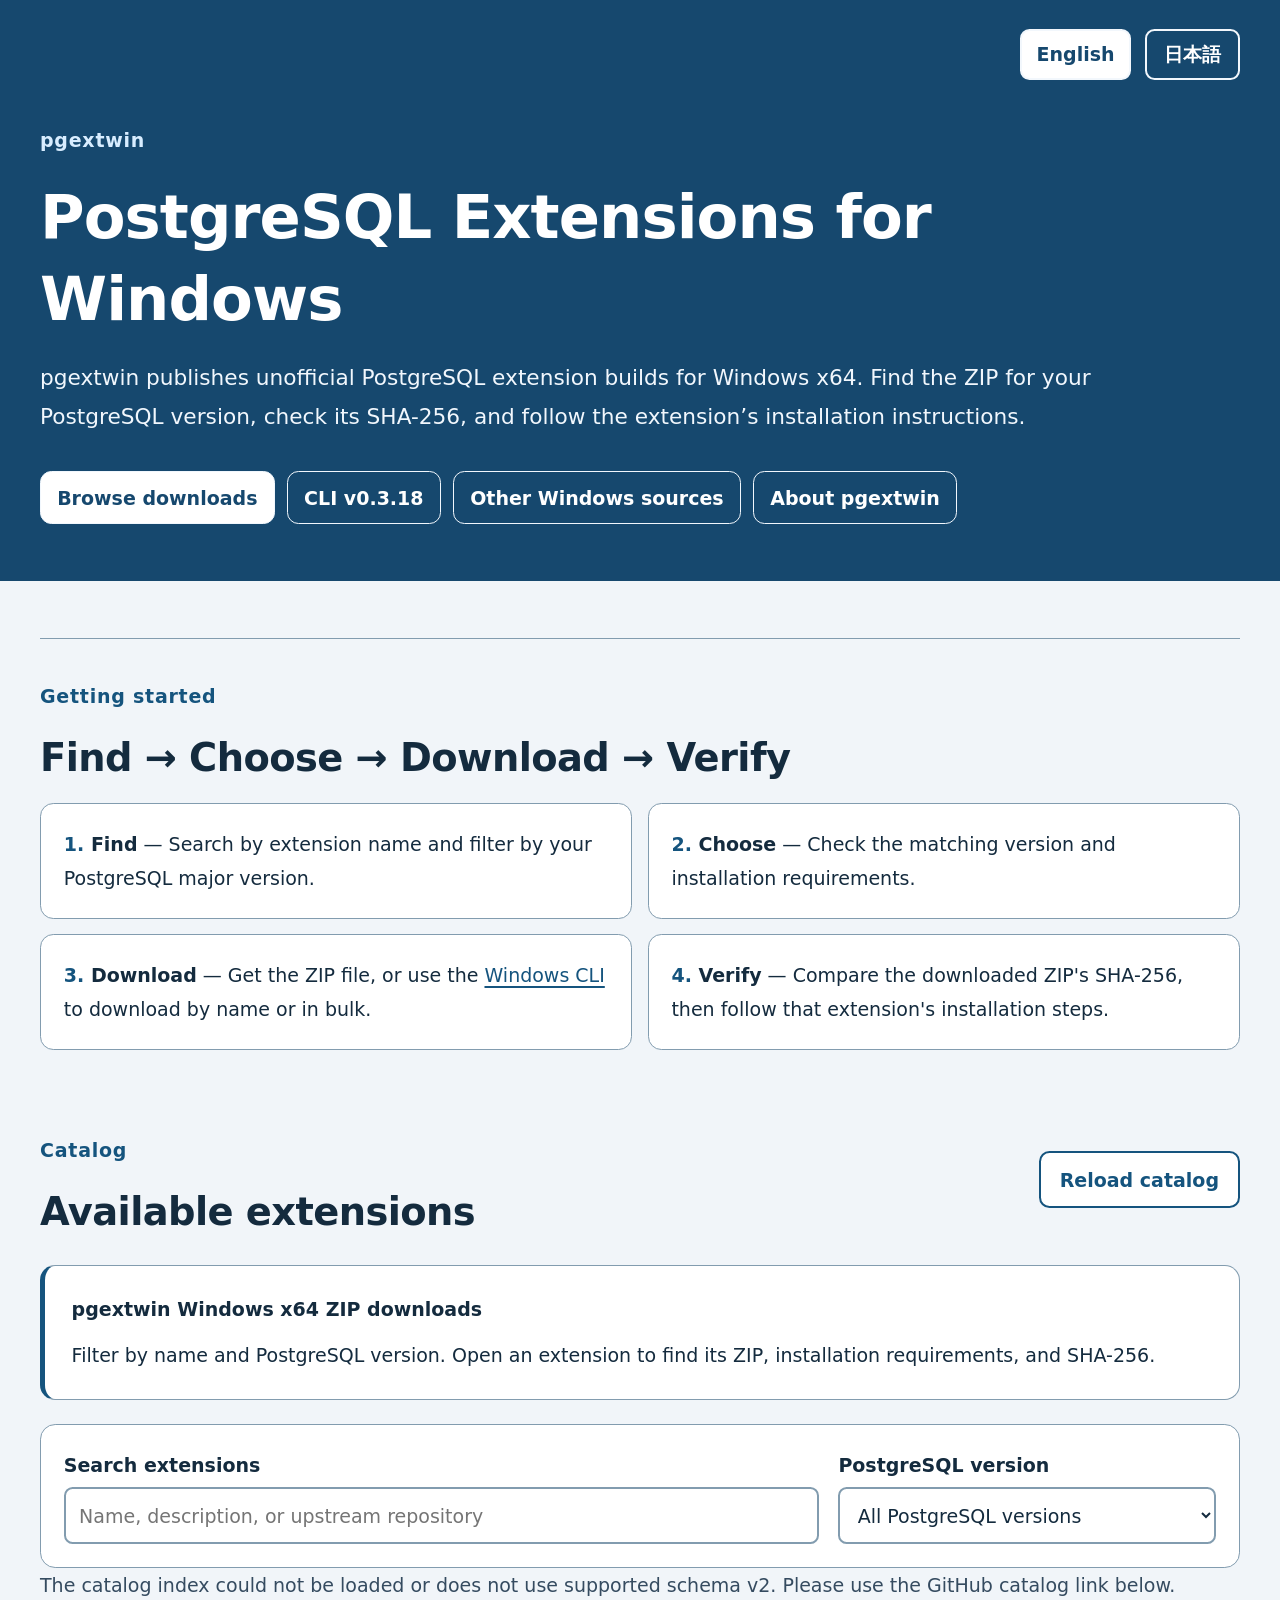
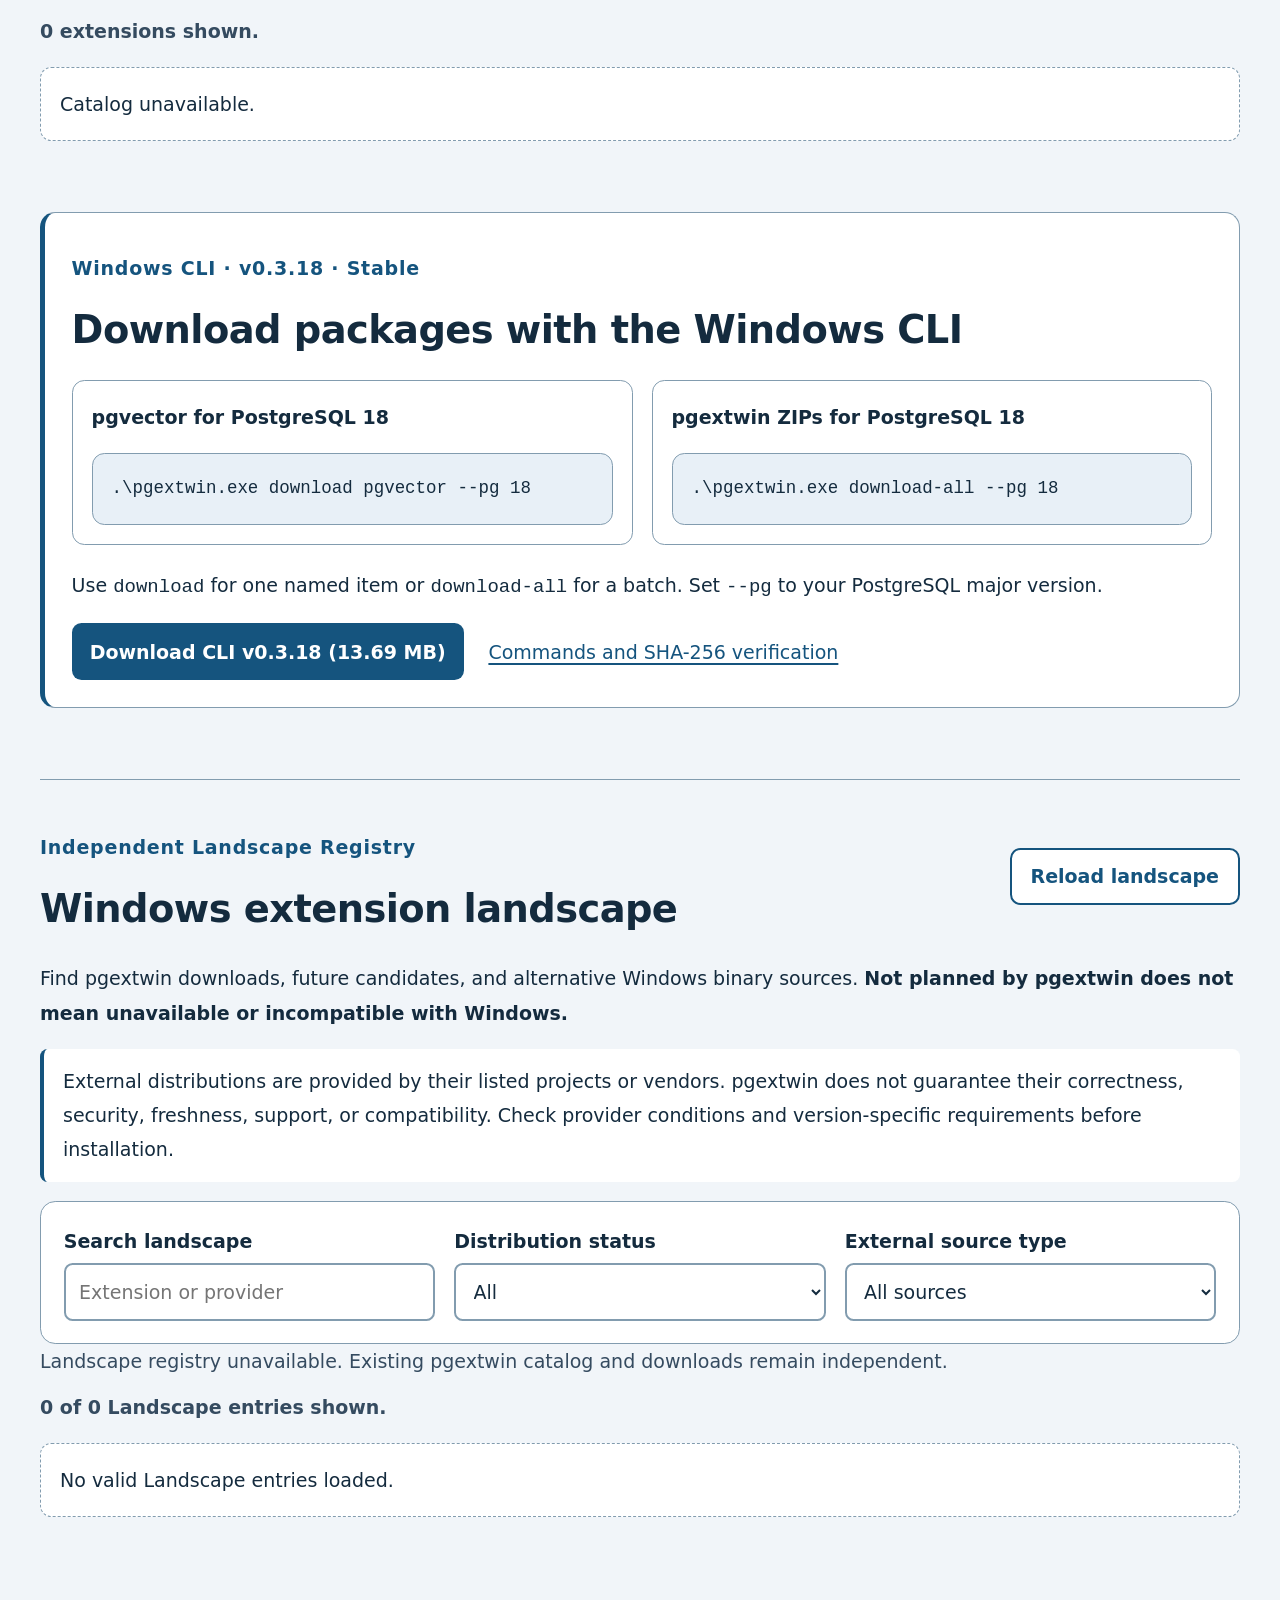
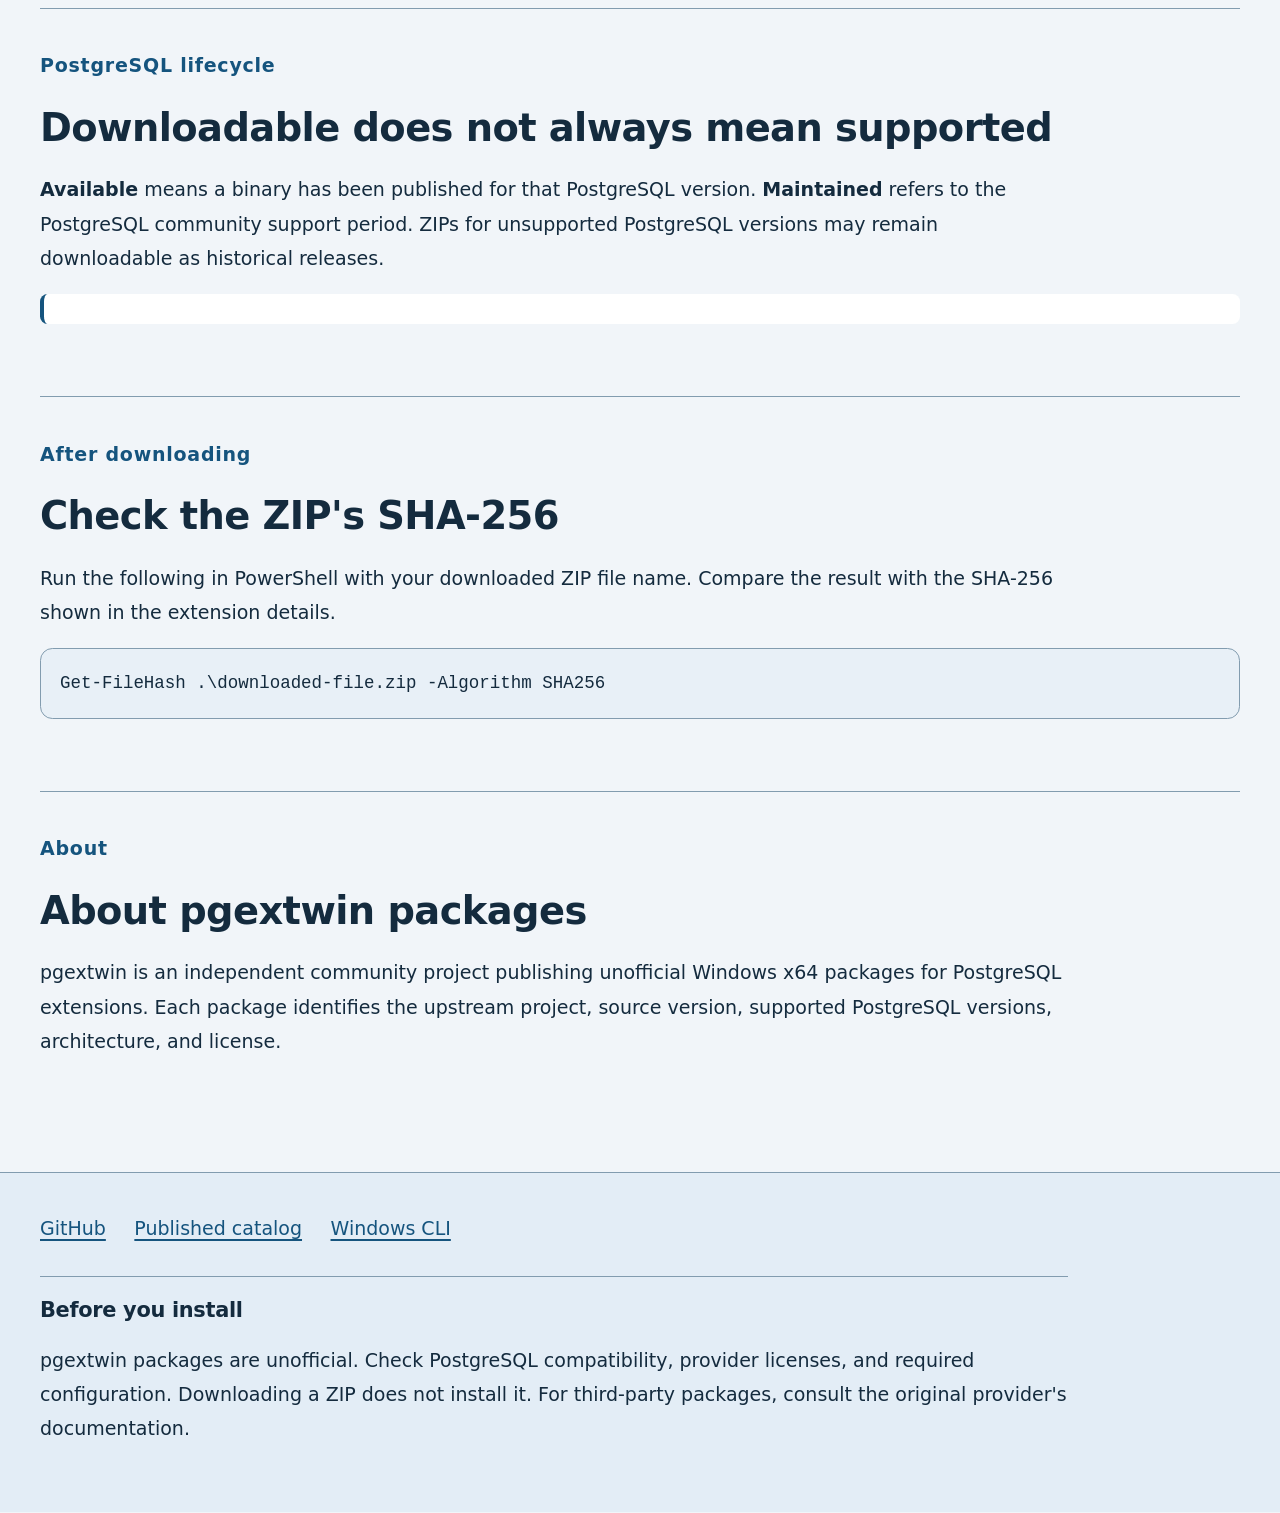
==== en/index.html @ 00df16c4 "Show canonical CLI usage and examples in both languages" ====
<!doctype html>
<html lang="en">
<head>
  <meta charset="utf-8">
  <meta name="viewport" content="width=device-width, initial-scale=1">
  <meta name="description" content="Find PostgreSQL extension ZIPs for Windows x64 and download them individually or in batches with the CLI.">
  <title>pgextwin — PostgreSQL Extensions for Windows</title>
  <link rel="canonical" href="https://pgextwin.github.io/website/en/">
  <link rel="alternate" hreflang="en" href="https://pgextwin.github.io/website/en/">
  <link rel="alternate" hreflang="ja" href="https://pgextwin.github.io/website/ja/">
  <link rel="alternate" hreflang="x-default" href="https://pgextwin.github.io/website/">
  <link rel="stylesheet" href="../styles.css">
</head>
<body>
  <a class="skip-link" href="#extensions-heading">Skip to downloads</a>
  <header class="site-header">
    <div class="shell">
      <nav class="language-nav" aria-label="Language"><a href="../en/" lang="en" aria-current="page">English</a><a href="../ja/" lang="ja">日本語</a></nav>
      <p class="eyebrow">pgextwin</p>
      <h1>PostgreSQL Extensions for Windows</h1>
      <p class="lead">pgextwin publishes unofficial PostgreSQL extension builds for Windows x64. Find the ZIP for your PostgreSQL version, check its SHA-256, and follow the extension’s installation instructions.</p>
      <nav class="jump-nav" aria-label="Page sections">
        <a class="jump-nav-primary" href="#extensions-heading">Browse downloads</a>
        <a href="./cli.html">CLI v0.3.18</a>
        <a href="#landscape-heading">Other Windows sources</a>
        <a href="#about-heading">About pgextwin</a>
      </nav>


    </div>
  </header>

  <main class="shell">
    <section class="info quickstart" aria-labelledby="quickstart-heading">
      <p class="eyebrow">Getting started</p>
      <h2 id="quickstart-heading">Find → Choose → Download → Verify</h2>
      <ol class="quickstart-steps">
        <li><strong>Find</strong> — Search by extension name and filter by your PostgreSQL major version.</li>
        <li><strong>Choose</strong> — Check the matching version and installation requirements.</li>
        <li><strong>Download</strong> — Get the ZIP file, or use the <a href="./cli.html">Windows CLI</a> to download by name or in bulk.</li>
        <li><strong>Verify</strong> — Compare the downloaded ZIP's SHA-256, then follow that extension's installation steps.</li>
      </ol>
    </section>

    <section aria-labelledby="extensions-heading">
      <div class="section-heading">
        <div>
          <p class="eyebrow">Catalog</p>
          <h2 id="extensions-heading">Available extensions</h2>
        </div>
        <button id="reload" type="button">Reload catalog</button>
      </div>

      <div class="catalog-hint" role="note"><strong>pgextwin Windows x64 ZIP downloads<span id="catalog-count"></span></strong><p>Filter by name and PostgreSQL version. Open an extension to find its ZIP, installation requirements, and SHA-256.</p></div>
      <div class="filters" aria-label="Extension filters">
        <div class="filter-field filter-field--search">
          <label for="search">Search extensions</label>
          <input id="search" name="search" type="search" autocomplete="off" placeholder="Name, description, or upstream repository">
        </div>
        <div class="filter-field">
          <label for="pg-filter">PostgreSQL version</label>
          <select id="pg-filter" name="pg-filter">
            <option value="">All PostgreSQL versions</option>
          </select>
        </div>
      </div>

      <div id="status" class="status" role="status" aria-live="polite">Loading catalog…</div>
      <p id="results-count" class="results-count" role="status" aria-live="polite"></p>
      <div id="empty-state" class="empty-state" role="status" hidden>No extensions match the current filters.</div>
      <div id="extensions" class="extension-grid"></div>
    </section>


    <section class="cli-home-teaser" aria-labelledby="cli-home-heading">
      <p class="eyebrow">Windows CLI · v0.3.18 · Stable</p>
      <h2 id="cli-home-heading">Download packages with the Windows CLI</h2>
      <div class="cli-command-list">
        <div><strong>pgvector for PostgreSQL 18</strong><pre><code>.\pgextwin.exe download pgvector --pg 18</code></pre></div>
        <div><strong>pgextwin ZIPs for PostgreSQL 18</strong><pre><code>.\pgextwin.exe download-all --pg 18</code></pre></div>
      </div>
      <p>Use <code>download</code> for one named item or <code>download-all</code> for a batch. Set <code>--pg</code> to your PostgreSQL major version.</p>
      <div class="cli-teaser-actions"><a class="download-link" href="https://github.com/pgextwin/catalog/releases/download/cli-v0.3.18/pgextwin.exe">Download CLI v0.3.18 (13.69 MB)</a><a href="./cli.html">Commands and SHA-256 verification</a></div>
    </section>

    <section class="landscape-section" aria-labelledby="landscape-heading">
      <div class="section-heading">
        <div>
          <p class="eyebrow">Independent Landscape Registry</p>
          <h2 id="landscape-heading">Windows extension landscape</h2>
        </div>
        <button id="landscape-reload" type="button">Reload landscape</button>
      </div>
      <p>Find pgextwin downloads, future candidates, and alternative Windows binary sources. <strong>Not planned by pgextwin does not mean unavailable or incompatible with Windows.</strong></p>


      <p class="landscape-disclaimer">External distributions are provided by their listed projects or vendors. pgextwin does not guarantee their correctness, security, freshness, support, or compatibility. Check provider conditions and version-specific requirements before installation.</p>


      <div class="filters landscape-filters" aria-label="Landscape search and filters">
        <div class="filter-field">
          <label for="landscape-search">Search landscape</label>
          <input id="landscape-search" type="search" autocomplete="off" placeholder="Extension or provider">
        </div>
        <div class="filter-field">
          <label for="landscape-filter">Distribution status</label>
          <select id="landscape-filter">
            <option value="">All</option>
            <option value="implemented">Available in pgextwin</option>
            <option value="candidate">Future candidate</option>
            <option value="not-planned">Not planned</option>
          </select>
        </div>
        <div class="filter-field">
          <label for="landscape-source-filter">External source type</label>
          <select id="landscape-source-filter">
            <option value="">All sources</option>
            <option value="upstream-official">Official</option>
            <option value="community">Community</option>
            <option value="vendor">Vendor</option>
            <option value="package-manager">Package manager</option>
          </select>
        </div>
      </div>
      <div id="landscape-status" class="status" role="status" aria-live="polite">Loading landscape…</div>
      <p id="landscape-count" class="results-count" role="status" aria-live="polite"></p>
      <p id="landscape-empty" class="empty-state" hidden>No matching Landscape entries.</p>
      <div id="landscape-grid" class="extension-grid"></div>
    </section>

    <section class="info" aria-labelledby="lifecycle-heading">
      <p class="eyebrow">PostgreSQL lifecycle</p>
      <h2 id="lifecycle-heading">Downloadable does not always mean supported</h2>
      <p><strong>Available</strong> means a binary has been published for that PostgreSQL version. <strong>Maintained</strong> refers to the PostgreSQL community support period. ZIPs for unsupported PostgreSQL versions may remain downloadable as historical releases.</p>


      <div id="lifecycle-notice" class="lifecycle-notice" aria-live="polite"></div>
    </section>

    <section class="info" aria-labelledby="integrity-heading">
      <p class="eyebrow">After downloading</p>
      <h2 id="integrity-heading">Check the ZIP's SHA-256</h2>
      <p>Run the following in PowerShell with your downloaded ZIP file name. Compare the result with the SHA-256 shown in the extension details.</p>
      <pre><code>Get-FileHash .\downloaded-file.zip -Algorithm SHA256</code></pre>
    </section>

    <section class="info" aria-labelledby="about-heading">
      <p class="eyebrow">About</p>
      <h2 id="about-heading">About pgextwin packages</h2>
      <p>pgextwin is an independent community project publishing unofficial Windows x64 packages for PostgreSQL extensions. Each package identifies the upstream project, source version, supported PostgreSQL versions, architecture, and license.</p>


    </section>
  </main>

  <footer class="site-footer">
    <div class="shell">
      <a href="https://github.com/pgextwin">GitHub</a>
      <a href="https://github.com/pgextwin/catalog">Published catalog</a>
      <a href="./cli.html">Windows CLI</a>
      <section class="release-limitations" role="note" aria-labelledby="release-limitations-title">
        <h2 id="release-limitations-title">Before you install</h2>
        <p>pgextwin packages are unofficial. Check PostgreSQL compatibility, provider licenses, and required configuration. Downloading a ZIP does not install it. For third-party packages, consult the original provider's documentation.</p>
      </section>
    </div>
  </footer>

  <script src="../lifecycle.js" defer></script>
  <script src="../catalog-view.js" defer></script>
  <script src="../locale.js" defer></script>
  <script src="../app.js" defer></script>
  <script src="../landscape-view.js" defer></script>
  <script src="../landscape-app.js" defer></script>
</body>
</html>
---- styles.css ----
:root {
  color-scheme: light;
  --bg: #f1f5f9;
  --surface: #ffffff;
  --surface-2: #e8f0f7;
  --surface-3: #dce9f4;
  --text: #142b3e;
  --muted: #354b60;
  --border: #829caf;
  --accent: #15547e;
  --accent-text: #ffffff;
  --focus: #a54400;
  --maintained: #125831;
  --historical: #805000;
  --unknown: #41566c;
  --max: 1200px;
  font-family: system-ui, -apple-system, "Segoe UI", "Noto Sans JP", sans-serif;
}
* { box-sizing: border-box; }
html { font-size: 19px; background: var(--bg); scroll-behavior: smooth; }
body { margin: 0; background: var(--bg); color: var(--text); line-height: 1.8; }
a { color: var(--accent); text-underline-offset: 0.2em; text-decoration-thickness: 1.5px; overflow-wrap: anywhere; }
a:hover { text-decoration-thickness: 3px; }
a:focus-visible, button:focus-visible, input:focus-visible, select:focus-visible, summary:focus-visible {
  outline: 3px solid var(--focus);
  outline-offset: 3px;
}
h1, h2, h3, h4, h5 { line-height: 1.35; letter-spacing: -0.015em; }
h1 { margin: 0.4rem 0 1rem; font-size: clamp(2rem, 5vw, 3.2rem); max-width: 30ch; }
h2 { margin: 0 0 1rem; font-size: clamp(1.5rem, 3vw, 2.1rem); }
h3 { margin: 0.25rem 0 0.6rem; font-size: 1.16rem; }
h4 { font-size: 1.05rem; }
p { margin: 0.6rem 0 1rem; }
code { font-family: Consolas, "Liberation Mono", monospace; }
pre { max-width: 100%; overflow-x: auto; padding: 1rem; border: 1px solid var(--border); border-radius: 0.65rem; background: var(--surface-2); line-height: 1.65; }
pre code { font-size: 0.92rem; }
.shell { width: min(calc(100% - 2.5rem), var(--max)); margin-inline: auto; }
.skip-link { position: absolute; top: -8rem; left: 1rem; z-index: 10; padding: 0.7rem; background: white; color: #123b5b; }
.skip-link:focus { top: 1rem; }
.site-header { padding: 1.5rem 0 3rem; background: #16486e; color: #ffffff; }
.site-header .eyebrow { color: #d8edff; }
.site-header .lead, .site-header .cli-hero-description { color: #f1f7fd; max-width: 78ch; }
.site-header .lead { font-size: 1.14rem; }
.eyebrow { color: var(--accent); font-weight: 800; letter-spacing: 0.04em; }
.language-nav { display: flex; justify-content: flex-end; flex-wrap: wrap; gap: 0.75rem; margin-bottom: 2.25rem; }
.language-nav a { display: inline-block; min-width: 5rem; text-align: center; padding: 0.35rem 0.75rem; border: 2px solid #f2f7fc; border-radius: 0.5rem; color: #ffffff; font-weight: 750; text-decoration: none; }
.language-nav a[aria-current="page"] { background: #ffffff; color: #16486e; }
.jump-nav { display: flex; flex-wrap: wrap; gap: 0.65rem; margin-top: 1.8rem; }
.jump-nav a { display: inline-flex; min-height: 2.8rem; align-items: center; padding: 0.4rem 0.85rem; border: 1px solid #f1f7fd; border-radius: 0.6rem; color: #ffffff; text-decoration: none; font-weight: 750; }
.jump-nav a:hover { background: #225d88; }
.jump-nav .jump-nav-primary { background: #ffffff; color: #16486e; }
main { padding: 3rem 0 5rem; }
main > section + section { margin-top: 3.75rem; }
.info { padding-top: 1.5rem; border-top: 1px solid var(--border); }
.info p { max-width: 85ch; }
.quickstart-steps { display: grid; grid-template-columns: repeat(2, minmax(0, 1fr)); gap: 0.8rem; padding: 0; list-style: none; counter-reset: steps; }
.quickstart-steps li { min-width: 0; background: var(--surface); border: 1px solid var(--border); border-radius: 0.7rem; padding: 1.2rem; }
.quickstart-steps li::before { counter-increment: steps; content: counter(steps) ". "; color: var(--accent); font-weight: 900; }
.section-heading { display: flex; align-items: center; justify-content: space-between; gap: 1rem; margin-bottom: 1.4rem; }
.section-heading h2 { margin-bottom: 0; }
button, input, select { font: inherit; }
button { min-height: 2.9rem; padding: 0.5rem 1rem; border: 2px solid var(--accent); border-radius: 0.55rem; color: var(--accent-text); background: var(--accent); font-weight: 750; cursor: pointer; }
button:disabled { opacity: 0.7; cursor: wait; }
.section-heading button { background: var(--surface); color: var(--accent); }
.catalog-hint, .cli-home-teaser, .cli-download, .cli-included { background: var(--surface); border: 1px solid var(--border); border-radius: 0.8rem; padding: 1.4rem; }
.catalog-hint { border-left: 5px solid var(--accent); margin-bottom: 1.3rem; }
.catalog-hint p { margin-bottom: 0; }
.filters { display: grid; grid-template-columns: minmax(0, 2fr) minmax(12rem, 1fr); gap: 1rem; padding: 1.2rem; border: 1px solid var(--border); border-radius: 0.8rem; background: var(--surface); }
.filter-field { display: grid; gap: 0.25rem; min-width: 0; }
.filter-field label { font-weight: 750; }
.filter-field input, .filter-field select { min-width: 0; width: 100%; min-height: 3rem; padding: 0.5rem 0.7rem; border: 2px solid var(--border); border-radius: 0.45rem; color: var(--text); background: var(--surface); }
.status, .results-count { color: var(--muted); }
.results-count { font-weight: 750; }
.empty-state { border: 1px dashed var(--border); border-radius: 0.6rem; background: var(--surface); padding: 1rem; }
.extension-grid { display: grid; grid-template-columns: minmax(0, 1fr); gap: 0.9rem; }
.extension-card { min-width: 0; border: 1px solid var(--border); border-radius: 0.8rem; background: var(--surface); overflow: hidden; }
.extension-collapse, .landscape-collapse { min-width: 0; }
.extension-summary, .landscape-summary { display: grid; grid-template-columns: minmax(0,1fr) auto auto; align-items: center; gap: 1rem; padding: 1.1rem; cursor: pointer; list-style: none; }
.extension-summary::-webkit-details-marker, .landscape-summary::-webkit-details-marker { display: none; }
.extension-summary:hover, .landscape-summary:hover, .pg-version-summary:hover { background: var(--surface-2); }
.extension-collapse[open] > summary, .landscape-collapse[open] > summary { background: var(--surface-2); border-bottom: 1px solid var(--border); }
.extension-identity { display: grid; gap: 0.2rem; min-width: 0; }
.extension-title { color: var(--accent); font-size: 1.2rem; font-weight: 850; overflow-wrap: anywhere; }
.extension-description { color: var(--muted); }
.extension-summary-badges { display: flex; flex-wrap: wrap; gap: 0.4rem; }
.summary-pg, .summary-release, .summary-roadmap, .landscape-status-label { padding: 0.2rem 0.5rem; border: 1px solid var(--border); border-radius: 0.4rem; background: var(--surface-2); font-weight: 700; font-size: 0.84rem; }
.summary-affordance { color: var(--accent); font-weight: 800; white-space: nowrap; }
.summary-affordance::after { content: "⌄"; margin-left: 0.3rem; }
[open] > summary .summary-affordance::after { content: "⌃"; }
.extension-details-body, .landscape-detail-body { padding: 1.5rem; }
.extension-details-body > .extension-header { border-top: 1px solid var(--border); margin-top: 1.6rem; padding-top: 1rem; }
.meta, .coverage-list { display: grid; grid-template-columns: minmax(10rem, auto) minmax(0,1fr); gap: 0.3rem 0.9rem; }
.meta dt, .coverage-list dt { font-weight: 800; }
.meta dd, .coverage-list dd { margin: 0; color: var(--muted); overflow-wrap: anywhere; }
.runtime-list, .landscape-sources { list-style: none; padding: 0; }
.runtime-list { display: flex; flex-wrap: wrap; gap: 0.4rem; }
.runtime-item, .scope-badge { padding: 0.2rem 0.55rem; border: 1px solid var(--border); border-radius: 0.8rem; background: var(--surface-2); }
.pg-list { display: grid; grid-template-columns: repeat(auto-fit, minmax(min(100%,19rem),1fr)); gap: 0.7rem; padding: 0; list-style: none; }
.pg-version { border: 1px solid var(--border); border-radius: 0.6rem; background: var(--surface-2); }
.pg-version-summary { display: flex; align-items: center; justify-content: space-between; flex-wrap: wrap; gap: 0.6rem; padding: 0.8rem; cursor: pointer; font-weight: 750; }
.pg-version-title { display: inline-flex; align-items: center; flex-wrap: wrap; gap: 0.5rem; }
.pg-version-body { padding: 0.9rem; border-top: 1px solid var(--border); }
.pg-version-detail, .pg-version-upstream { margin: 0.25rem 0 0.6rem; }
.lifecycle-badge { border: 1px solid currentColor; border-radius: 0.7rem; padding: 0.1rem 0.4rem; font-weight: 750; font-size: 0.84rem; }
.lifecycle-badge--maintained { color: var(--maintained); }
.lifecycle-badge--historical { color: var(--historical); }
.lifecycle-badge--unknown { color: var(--unknown); }
.binary-intro, .binary-hint { color: var(--muted); }
.binary-table-scroll { max-width: 100%; overflow-x: auto; border: 1px solid var(--border); border-radius: 0.6rem; }
.binary-table { width: 100%; border-collapse: collapse; text-align: left; }
.binary-table th, .binary-table td { padding: 0.8rem; border-bottom: 1px solid var(--border); vertical-align: middle; }
.binary-table thead { background: var(--surface-2); }
.binary-table tbody tr:nth-child(even) { background: #f3f7fa; }
.asset-name { display: block; font-size: 0.88rem; color: var(--muted); overflow-wrap: anywhere; }
.supporting-links, .card-actions { display: flex; flex-wrap: wrap; gap: 0.5rem 1rem; }
.download-row { margin: 0.8rem 0; }
.download-link { display: inline-flex; align-items: center; justify-content: center; min-height: 3rem; padding: 0.55rem 0.95rem; border-radius: 0.5rem; color: #ffffff; background: var(--accent); font-weight: 800; text-decoration: none; }
.download-link:hover { background: #0e4164; text-decoration: underline; }
.download-link--compact { min-height: 2.6rem; padding: 0.4rem 0.7rem; }
.link-unavailable { color: var(--muted); }
.checksum-block { display: grid; gap: 0.35rem; margin: 0.8rem 0; }
.checksum-label { font-weight: 800; }
.checksum { display: block; border: 1px solid var(--border); border-radius: 0.4rem; background: var(--surface-2); padding: 0.65rem; user-select: all; word-break: break-all; }
.copy-button { justify-self: start; }
.evidence { margin-top: 1rem; border-top: 1px solid var(--border); padding-top: 0.5rem; }
.evidence-list, .scenario-list { padding-left: 1.4rem; }
.capabilities { margin-top: 1rem; border: 1px solid var(--border); border-radius: 0.6rem; }
.capabilities > summary { padding: 0.7rem; cursor: pointer; font-weight: 800; }
.capabilities-body { padding: 0.8rem; border-top: 1px solid var(--border); }
.scenario-id, .capability-source { color: var(--muted); overflow-wrap: anywhere; }
.scenario-id { display: block; font-size: 0.83rem; }
.landscape-section { border-top: 1px solid var(--border); padding-top: 2rem; }
.landscape-filters { grid-template-columns: repeat(3,minmax(0,1fr)); }
.landscape-disclaimer, .lifecycle-notice { border-left: 4px solid var(--accent); background: var(--surface); padding: 0.8rem 1rem; border-radius: 0.4rem; }
.landscape-card { overflow-wrap: anywhere; }
.landscape-card .meta { grid-template-columns: minmax(9rem,auto) minmax(0,1fr); }
.landscape-roadmap-label { border-left: 4px solid var(--accent); padding-left: 0.7rem; font-weight: 800; }
.landscape-sources { display: grid; gap: 0.7rem; }
.landscape-source { padding: 0.9rem; background: var(--surface-2); border: 1px solid var(--border); border-radius: 0.6rem; }
.landscape-source p { margin: 0.3rem 0; }
.source-provider { font-weight: 800; }
.landscape-muted { color: var(--muted); }
.cli-home-teaser { border-left: 5px solid var(--accent); }
.cli-home-teaser h2 { margin-top: 0.4rem; }
.cli-teaser-actions, .cli-download-actions { display: flex; flex-wrap: wrap; align-items: center; gap: 0.7rem 1.3rem; }
.cli-page > section { min-width: 0; }
.cli-exe-size { font-weight: 800; }
.cli-sha code { display: block; width: fit-content; max-width: 100%; margin-top: 0.35rem; padding: 0.55rem; border: 1px solid var(--border); border-radius: 0.4rem; background: var(--surface-2); font-size: 0.85rem; overflow-wrap: anywhere; word-break: break-all; user-select: all; }
.cli-command-list { display: grid; grid-template-columns: repeat(2,minmax(0,1fr)); gap: 1rem; margin: 1.25rem 0; }
.cli-command-list > div { min-width: 0; border: 1px solid var(--border); border-radius: 0.65rem; background: var(--surface); padding: 1rem; }
.cli-command-list h4 { margin: 0.25rem 0 0.6rem; font-size: 1rem; }
.cli-command-list pre { margin-bottom: 0; }
.cli-usage, .cli-command-list pre { white-space: pre-wrap; }
.cli-flow-steps { display: grid; grid-template-columns: repeat(3,minmax(0,1fr)); gap: 1rem; list-style: none; padding: 0; }
.cli-flow-steps li { border: 1px solid var(--border); background: var(--surface); border-radius: 0.65rem; padding: 1.2rem; min-width: 0; }
.cli-caution { border-left: 4px solid var(--accent); padding: 1rem 1.3rem; background: var(--surface-2); }
.cli-note-block { border: 1px solid var(--border); background: var(--surface); border-radius: 0.7rem; padding: 1.2rem; }
.cli-back { margin-top: 2rem; }
.site-footer { border-top: 1px solid var(--border); background: #e3edf6; padding: 2rem 0 2.5rem; }
.site-footer .shell { display: flex; flex-wrap: wrap; gap: 0.8rem 1.5rem; }
.release-limitations { flex-basis: 100%; max-width: 85ch; margin-top: 0.8rem; padding-top: 1rem; border-top: 1px solid var(--border); }
.release-limitations h2 { font-size: 1.1rem; }
.visually-hidden { position: absolute; width: 1px; height: 1px; padding: 0; margin: -1px; overflow: hidden; clip: rect(0,0,0,0); white-space: nowrap; border: 0; }
@media (max-width: 860px) {
  .landscape-filters, .cli-flow-steps { grid-template-columns: 1fr; }
  .extension-summary, .landscape-summary { grid-template-columns: minmax(0,1fr) auto; }
  .extension-identity { grid-column: 1 / -1; }
}
@media (max-width: 680px) {
  html { font-size: 18px; }
  .shell { width: min(calc(100% - 1.25rem), var(--max)); }
  .site-header { padding-bottom: 2rem; }
  main { padding-top: 2rem; }
  main > section + section { margin-top: 2.7rem; }
  .section-heading { flex-direction: column; align-items: start; }
  .filters, .quickstart-steps, .cli-command-list { grid-template-columns: 1fr; }
  .section-heading button { width: 100%; }
  .extension-summary, .landscape-summary { gap: 0.6rem; padding: 1rem; }
  .extension-details-body, .landscape-detail-body { padding: 1rem; }
  .meta, .coverage-list, .landscape-card .meta { grid-template-columns: 1fr; gap: 0.15rem; }
  .meta dd, .coverage-list dd { margin-bottom: 0.4rem; }
  .download-link, .copy-button { width: 100%; }
  .download-link--compact { width: auto; }
  .binary-table th, .binary-table td { padding: 0.55rem; }
  pre { padding: 0.65rem; }
  pre code { font-size: 0.83rem; }
}
@media (prefers-reduced-motion: reduce) { html { scroll-behavior: auto; } }
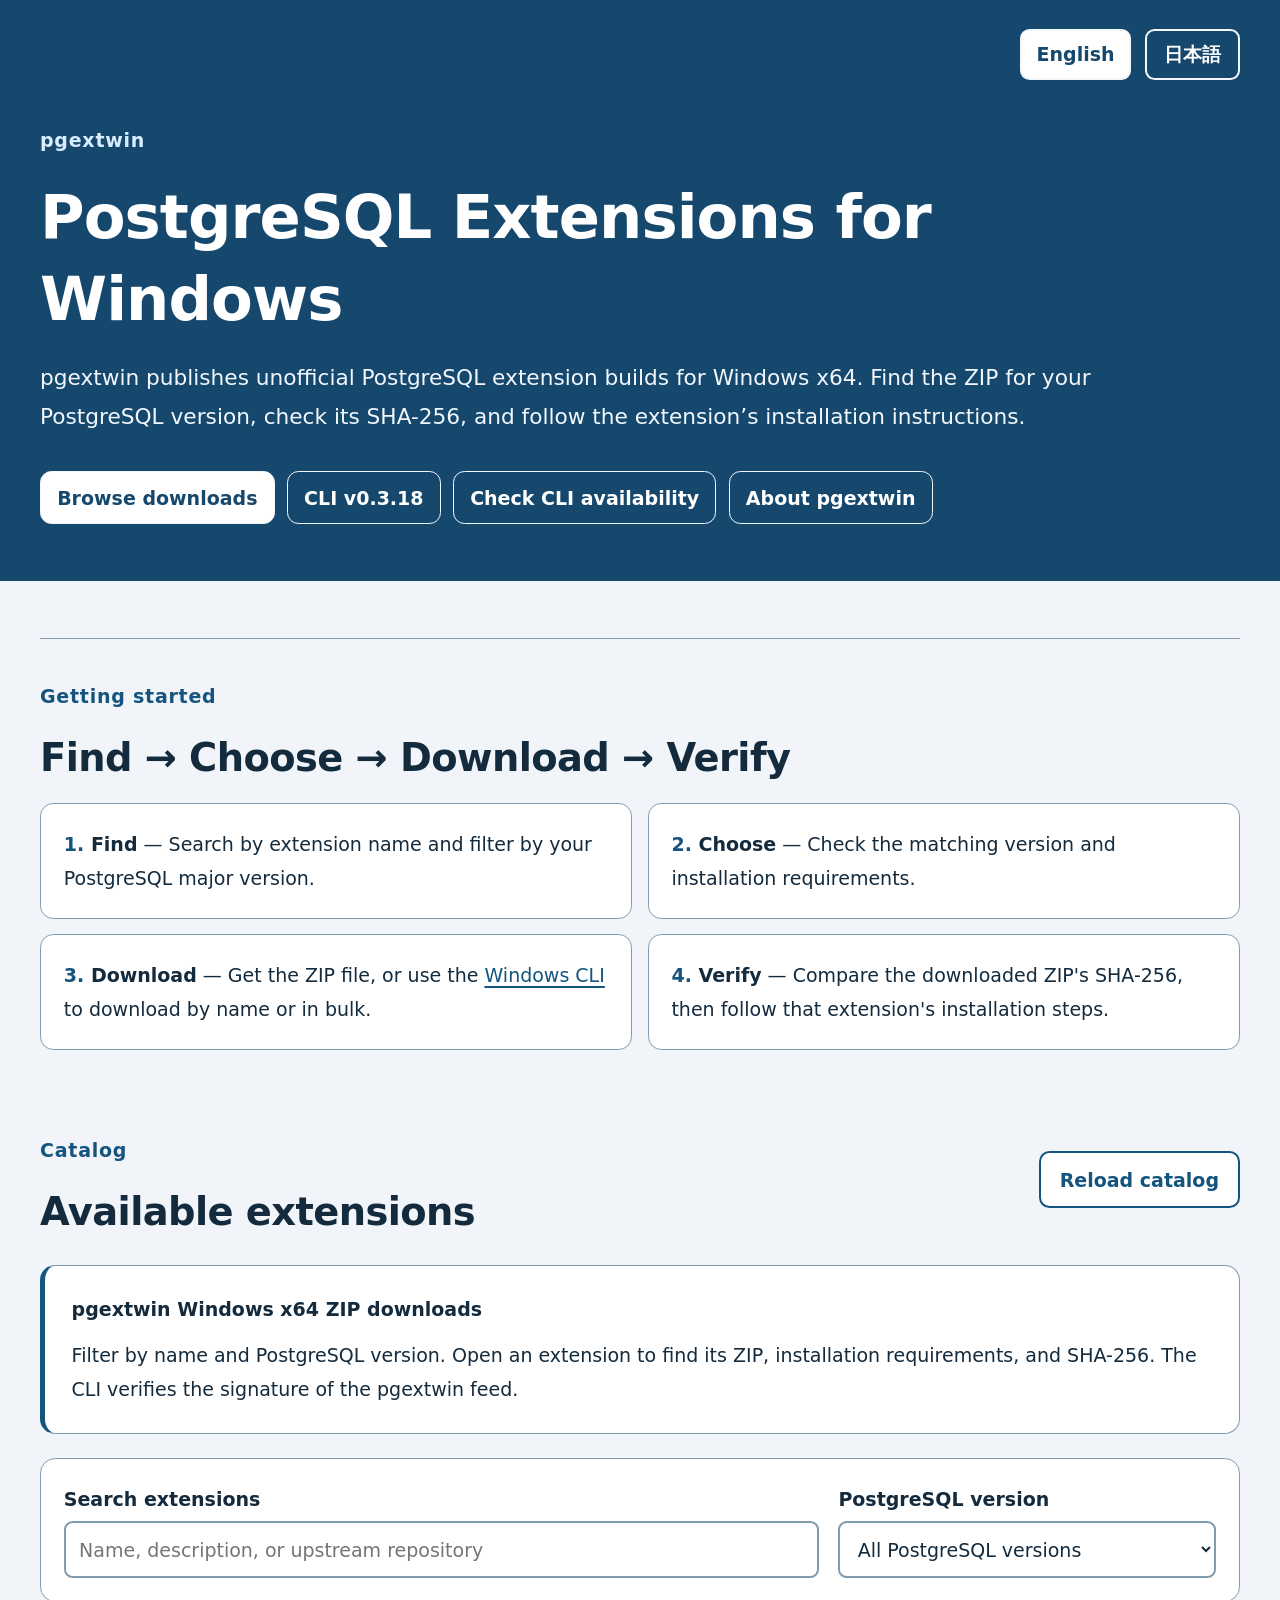
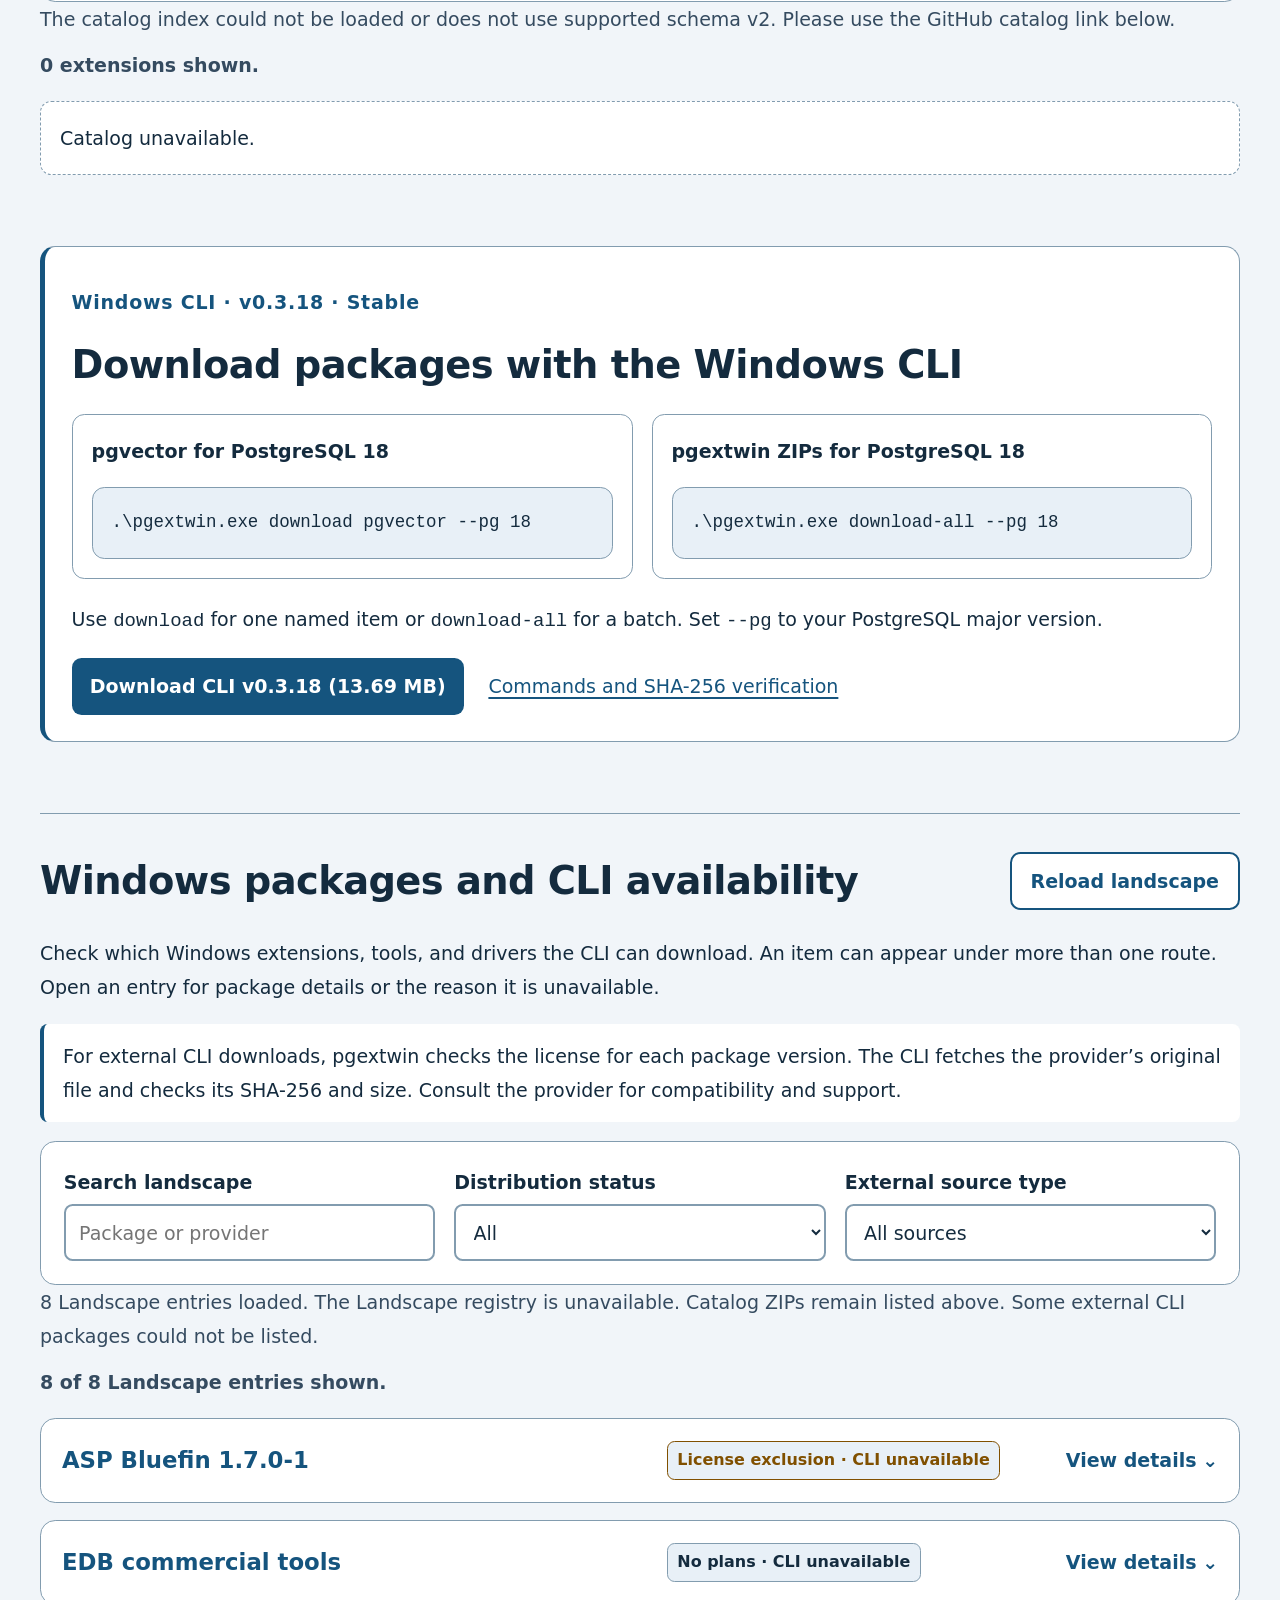
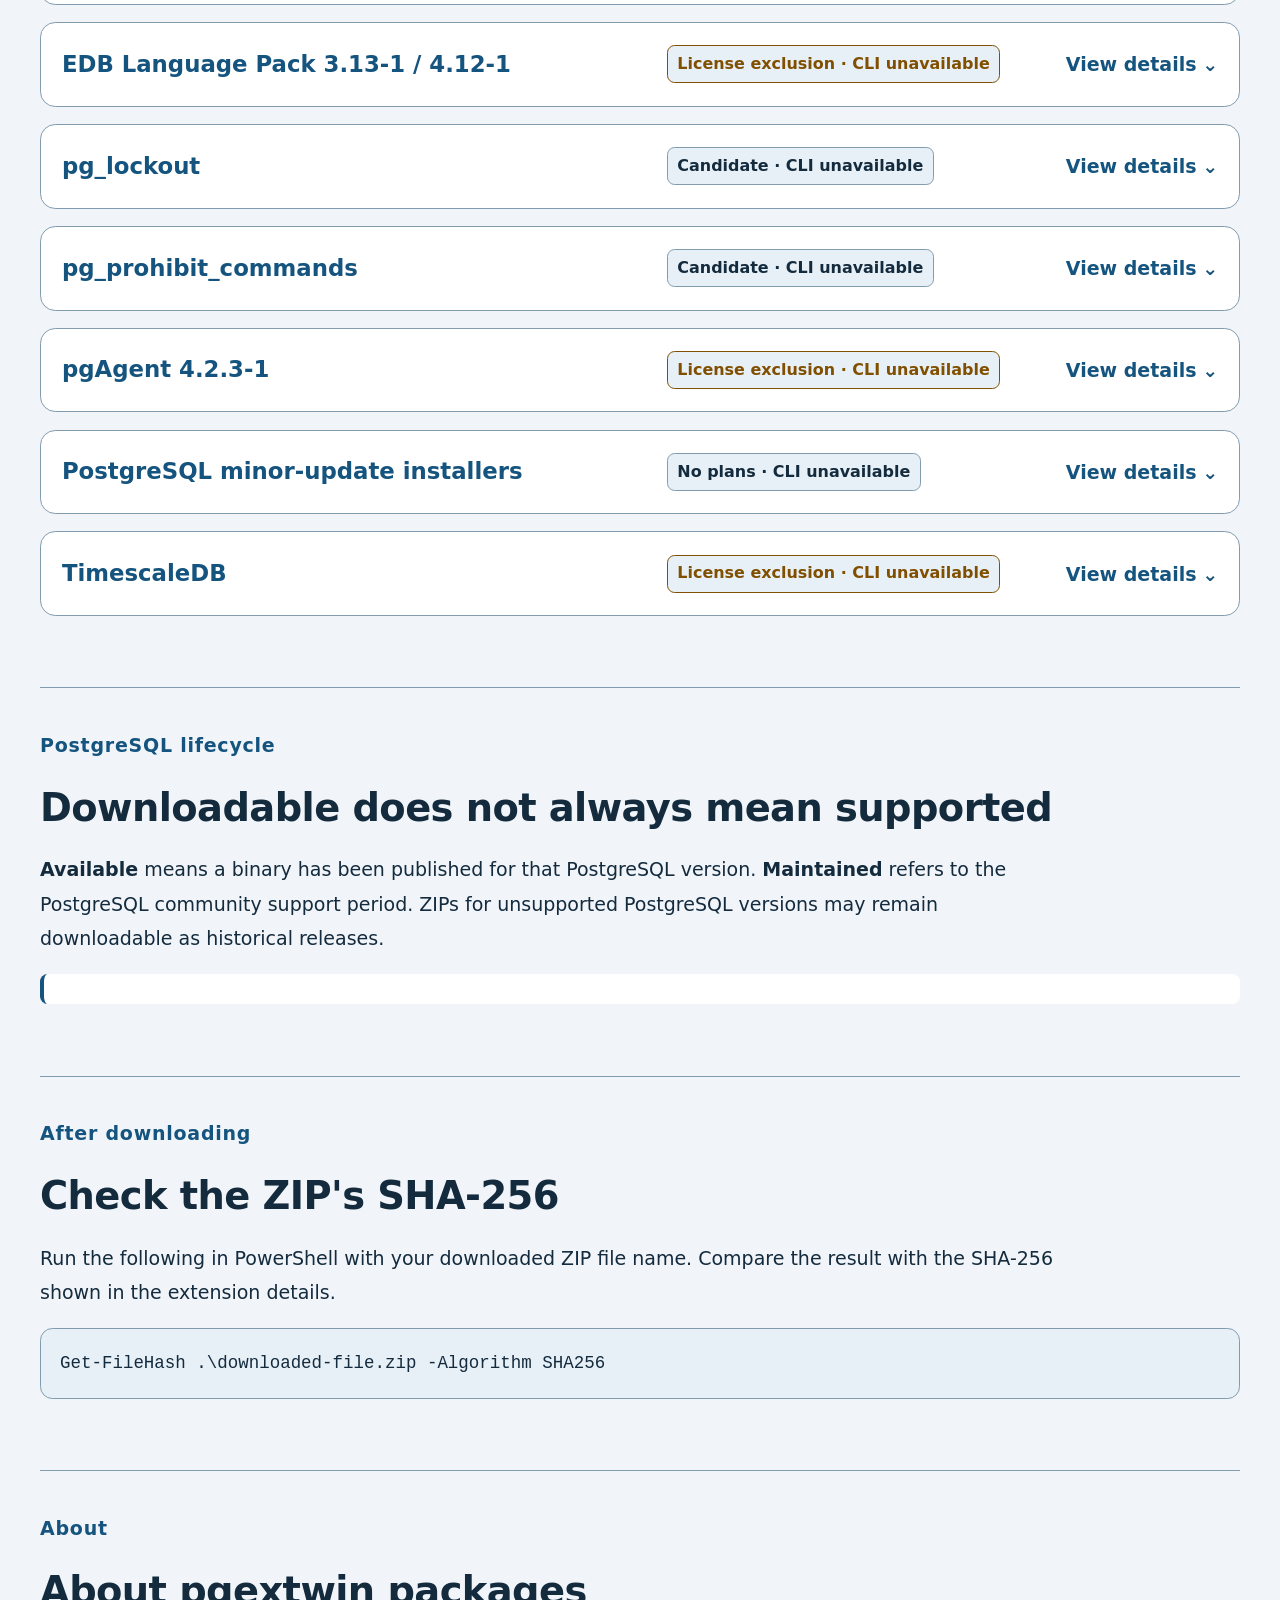
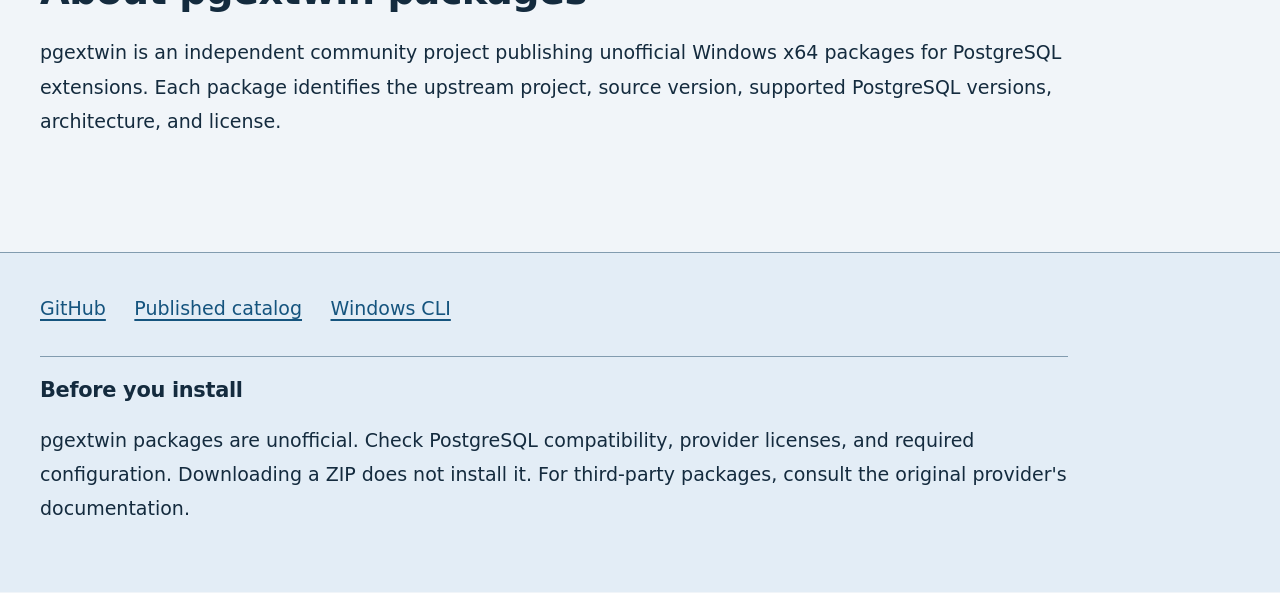
==== commit 65464bd1: "Show CLI distribution routes and exclusions on both home pages" ====
--- a/en/index.html
+++ b/en/index.html
@@ -22,7 +22,7 @@
       <nav class="jump-nav" aria-label="Page sections">
         <a class="jump-nav-primary" href="#extensions-heading">Browse downloads</a>
         <a href="./cli.html">CLI v0.3.18</a>
-        <a href="#landscape-heading">Other Windows sources</a>
+        <a href="#landscape-heading">Check CLI availability</a>
         <a href="#about-heading">About pgextwin</a>
       </nav>
 
@@ -51,7 +51,7 @@
         <button id="reload" type="button">Reload catalog</button>
       </div>
 
-      <div class="catalog-hint" role="note"><strong>pgextwin Windows x64 ZIP downloads<span id="catalog-count"></span></strong><p>Filter by name and PostgreSQL version. Open an extension to find its ZIP, installation requirements, and SHA-256.</p></div>
+      <div class="catalog-hint" role="note"><strong>pgextwin Windows x64 ZIP downloads<span id="catalog-count"></span></strong><p>Filter by name and PostgreSQL version. Open an extension to find its ZIP, installation requirements, and SHA-256. The CLI verifies the signature of the pgextwin feed.</p></div>
       <div class="filters" aria-label="Extension filters">
         <div class="filter-field filter-field--search">
           <label for="search">Search extensions</label>
@@ -86,29 +86,35 @@
     <section class="landscape-section" aria-labelledby="landscape-heading">
       <div class="section-heading">
         <div>
-          <p class="eyebrow">Independent Landscape Registry</p>
-          <h2 id="landscape-heading">Windows extension landscape</h2>
+          <h2 id="landscape-heading">Windows packages and CLI availability</h2>
         </div>
         <button id="landscape-reload" type="button">Reload landscape</button>
       </div>
-      <p>Find pgextwin downloads, future candidates, and alternative Windows binary sources. <strong>Not planned by pgextwin does not mean unavailable or incompatible with Windows.</strong></p>
+      <p>Check which Windows extensions, tools, and drivers the CLI can download. An item can appear under more than one route. Open an entry for package details or the reason it is unavailable.</p>
 
 
-      <p class="landscape-disclaimer">External distributions are provided by their listed projects or vendors. pgextwin does not guarantee their correctness, security, freshness, support, or compatibility. Check provider conditions and version-specific requirements before installation.</p>
+      <p class="landscape-disclaimer">For external CLI downloads, pgextwin checks the license for each package version. The CLI fetches the provider’s original file and checks its SHA-256 and size. Consult the provider for compatibility and support.</p>
 
 
       <div class="filters landscape-filters" aria-label="Landscape search and filters">
         <div class="filter-field">
           <label for="landscape-search">Search landscape</label>
-          <input id="landscape-search" type="search" autocomplete="off" placeholder="Extension or provider">
+          <input id="landscape-search" type="search" autocomplete="off" placeholder="Package or provider">
         </div>
         <div class="filter-field">
           <label for="landscape-filter">Distribution status</label>
           <select id="landscape-filter">
             <option value="">All</option>
-            <option value="implemented">Available in pgextwin</option>
-            <option value="candidate">Future candidate</option>
-            <option value="not-planned">Not planned</option>
+            <optgroup label="Downloadable with the CLI">
+              <option value="implemented"></option>
+              <option value="external-direct"></option>
+              <option value="external-standalone"></option>
+            </optgroup>
+            <optgroup label="Unavailable through the CLI">
+              <option value="candidate"></option>
+              <option value="license-excluded"></option>
+              <option value="not-planned"></option>
+            </optgroup>
           </select>
         </div>
         <div class="filter-field">
@@ -124,7 +130,7 @@
       </div>
       <div id="landscape-status" class="status" role="status" aria-live="polite">Loading landscape…</div>
       <p id="landscape-count" class="results-count" role="status" aria-live="polite"></p>
-      <p id="landscape-empty" class="empty-state" hidden>No matching Landscape entries.</p>
+      <p id="landscape-empty" class="empty-state" hidden>No matching packages.</p>
       <div id="landscape-grid" class="extension-grid"></div>
     </section>
 
--- a/styles.css
+++ b/styles.css
@@ -133,6 +133,11 @@
 .landscape-filters { grid-template-columns: repeat(3,minmax(0,1fr)); }
 .landscape-disclaimer, .lifecycle-notice { border-left: 4px solid var(--accent); background: var(--surface); padding: 0.8rem 1rem; border-radius: 0.4rem; }
 .landscape-card { overflow-wrap: anywhere; }
+.landscape-summary { grid-template-columns: minmax(0,1fr) minmax(0,20rem) auto; }
+.landscape-status-label--implemented, .landscape-status-label--external-direct, .landscape-status-label--external-standalone {
+  color: var(--maintained); border-color: currentColor;
+}
+.landscape-status-label--license-excluded { color: var(--historical); border-color: currentColor; }
 .landscape-card .meta { grid-template-columns: minmax(9rem,auto) minmax(0,1fr); }
 .landscape-roadmap-label { border-left: 4px solid var(--accent); padding-left: 0.7rem; font-weight: 800; }
 .landscape-sources { display: grid; gap: 0.7rem; }
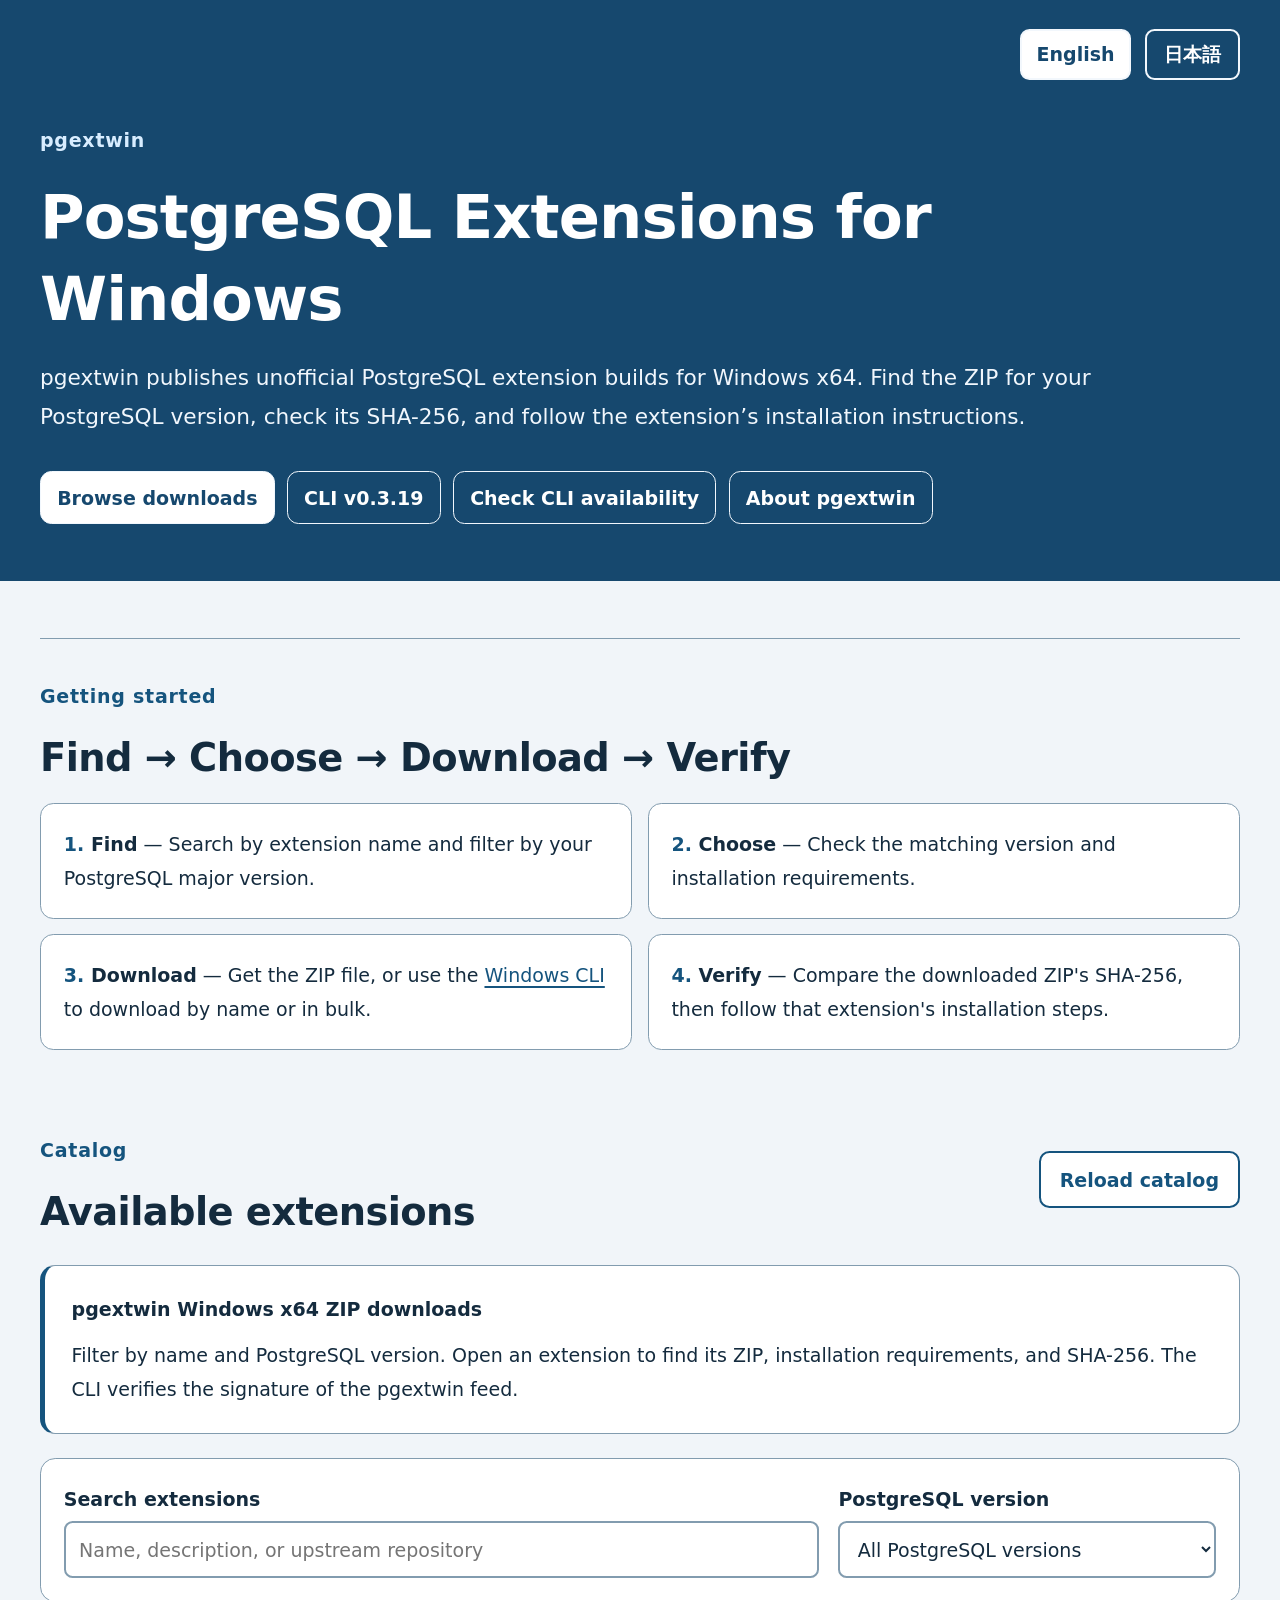
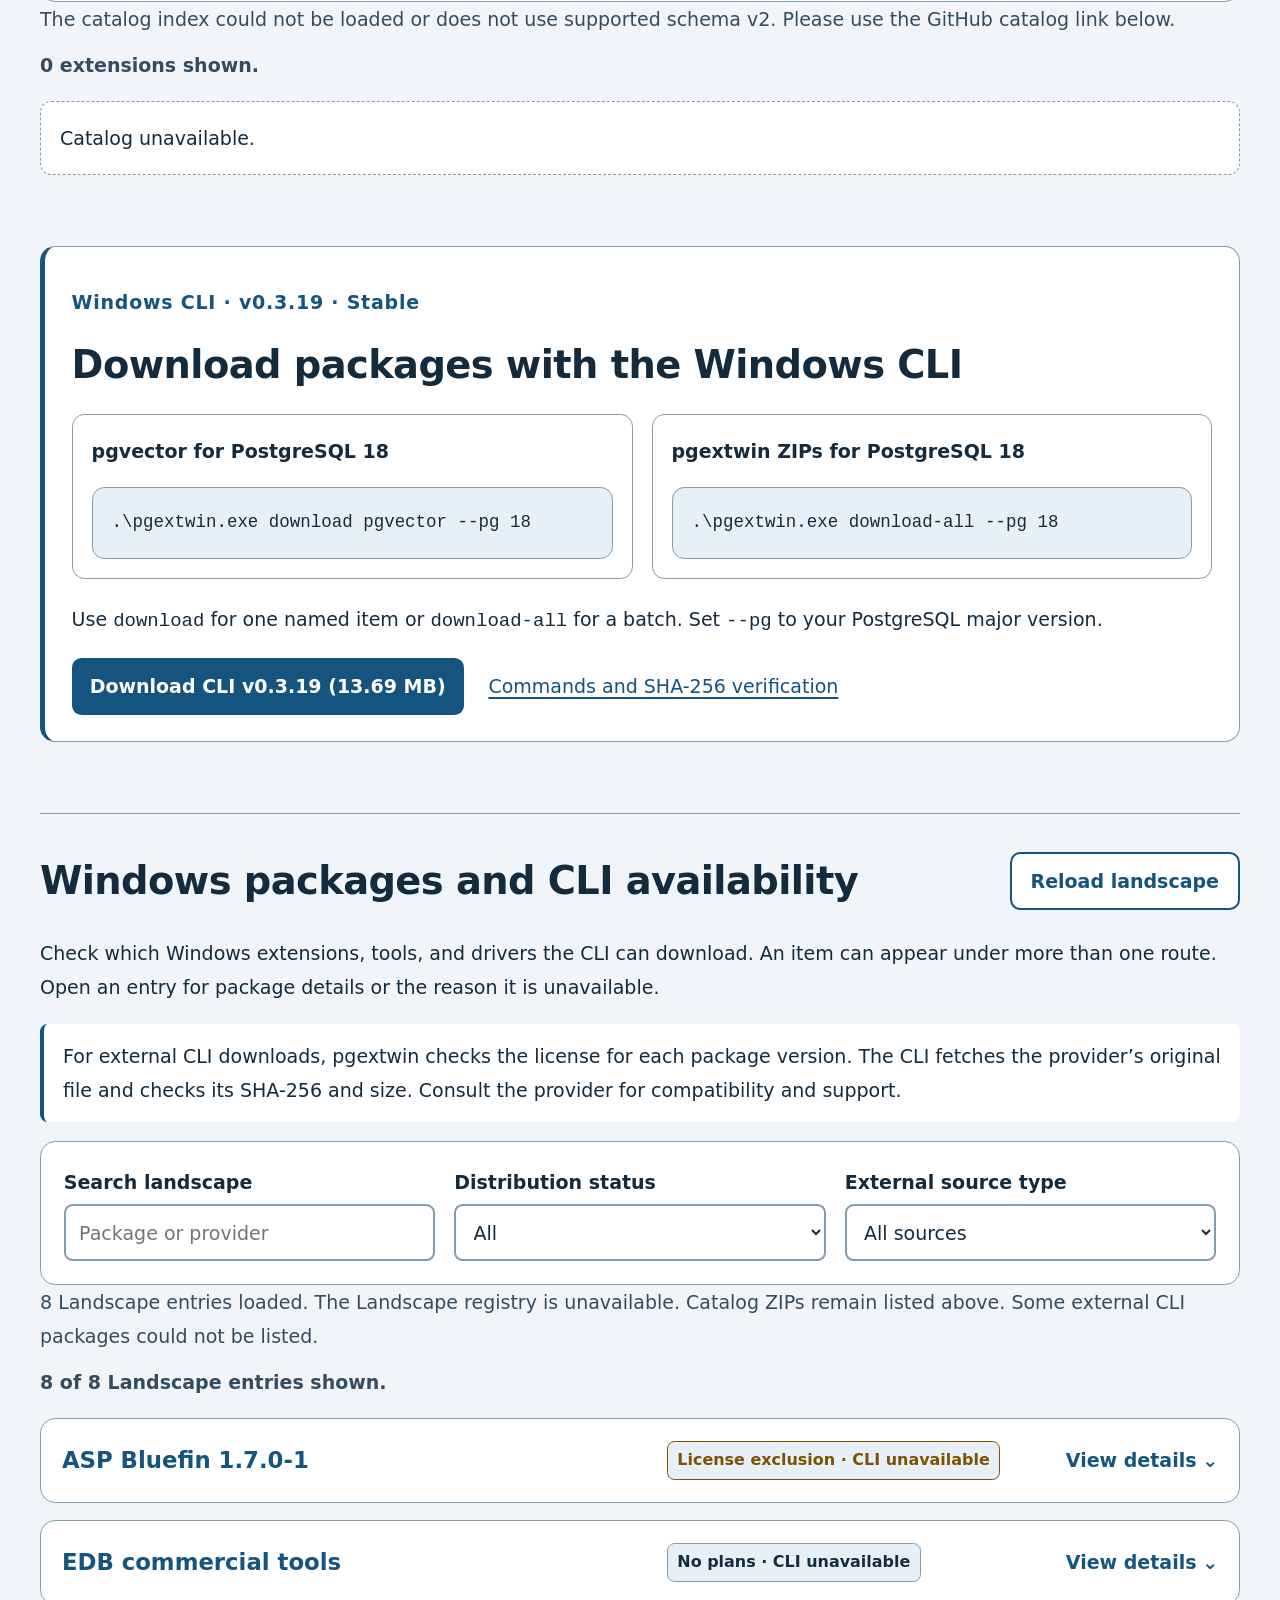
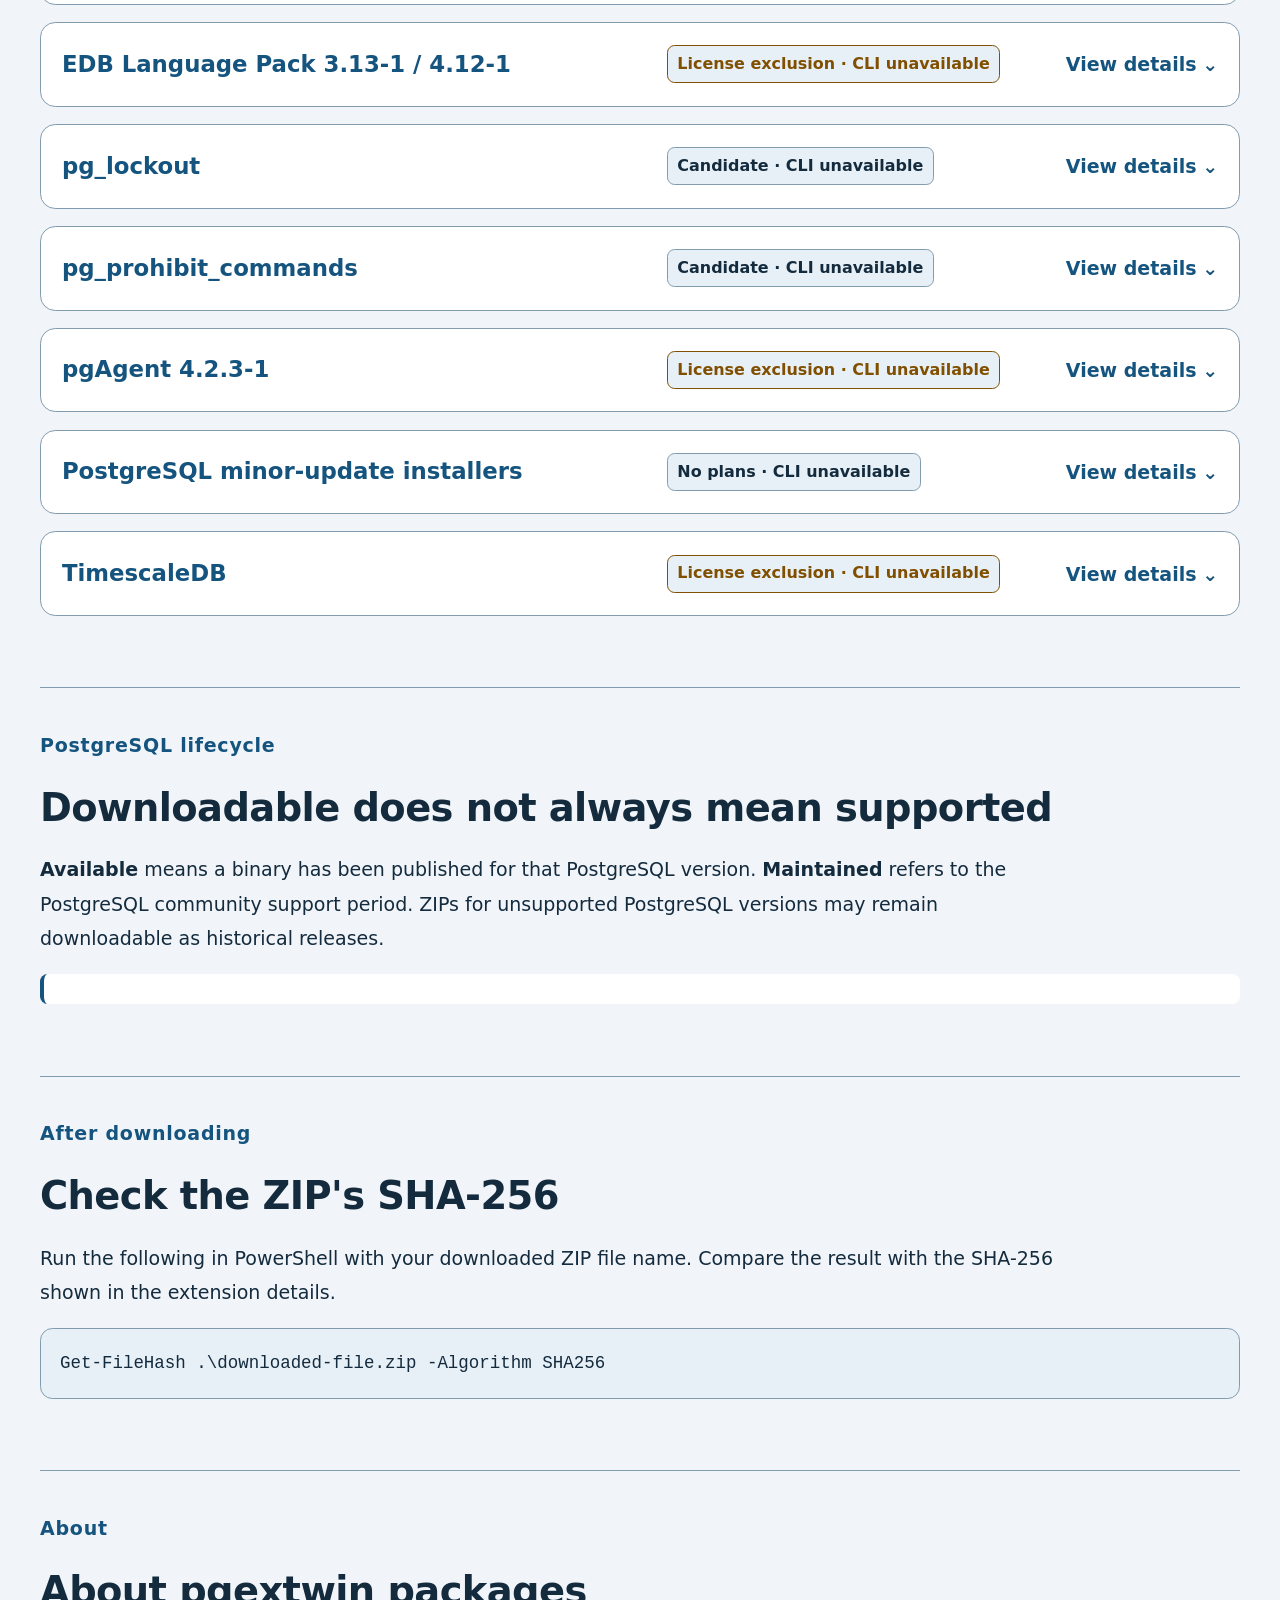
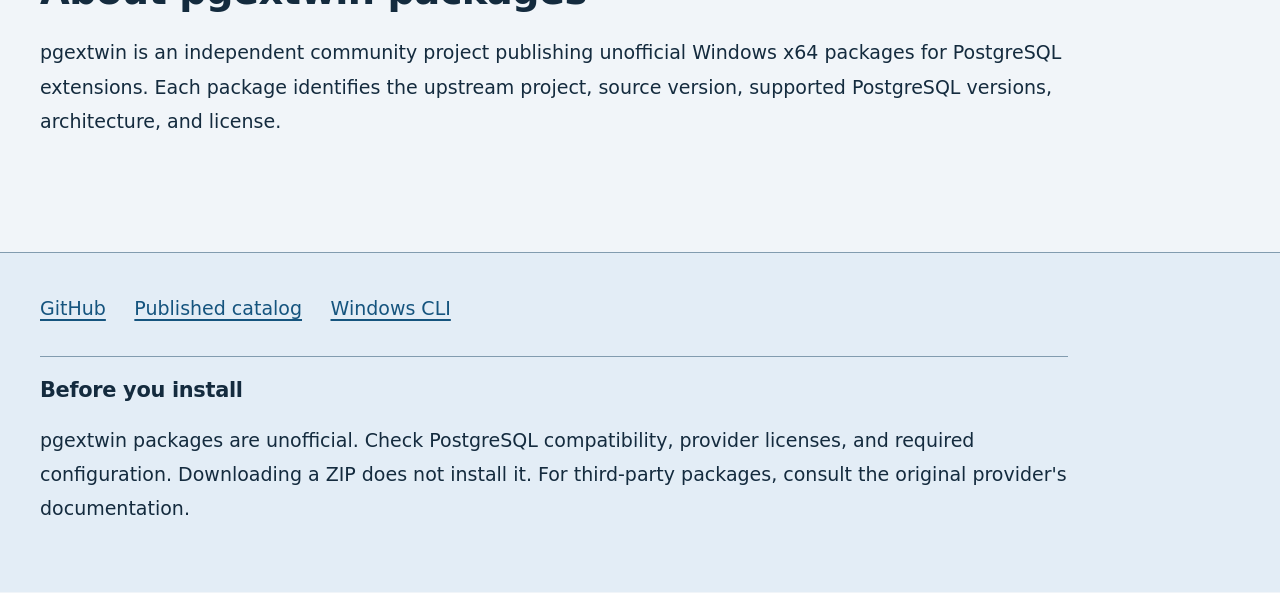
==== commit a5ccecb4: "Update CLI pages to v0.3.19" ====
--- a/en/index.html
+++ b/en/index.html
@@ -21,7 +21,7 @@
       <p class="lead">pgextwin publishes unofficial PostgreSQL extension builds for Windows x64. Find the ZIP for your PostgreSQL version, check its SHA-256, and follow the extension’s installation instructions.</p>
       <nav class="jump-nav" aria-label="Page sections">
         <a class="jump-nav-primary" href="#extensions-heading">Browse downloads</a>
-        <a href="./cli.html">CLI v0.3.18</a>
+        <a href="./cli.html">CLI v0.3.19</a>
         <a href="#landscape-heading">Check CLI availability</a>
         <a href="#about-heading">About pgextwin</a>
       </nav>
@@ -73,14 +73,14 @@
 
 
     <section class="cli-home-teaser" aria-labelledby="cli-home-heading">
-      <p class="eyebrow">Windows CLI · v0.3.18 · Stable</p>
+      <p class="eyebrow">Windows CLI · v0.3.19 · Stable</p>
       <h2 id="cli-home-heading">Download packages with the Windows CLI</h2>
       <div class="cli-command-list">
         <div><strong>pgvector for PostgreSQL 18</strong><pre><code>.\pgextwin.exe download pgvector --pg 18</code></pre></div>
         <div><strong>pgextwin ZIPs for PostgreSQL 18</strong><pre><code>.\pgextwin.exe download-all --pg 18</code></pre></div>
       </div>
       <p>Use <code>download</code> for one named item or <code>download-all</code> for a batch. Set <code>--pg</code> to your PostgreSQL major version.</p>
-      <div class="cli-teaser-actions"><a class="download-link" href="https://github.com/pgextwin/catalog/releases/download/cli-v0.3.18/pgextwin.exe">Download CLI v0.3.18 (13.69 MB)</a><a href="./cli.html">Commands and SHA-256 verification</a></div>
+      <div class="cli-teaser-actions"><a class="download-link" href="https://github.com/pgextwin/catalog/releases/download/cli-v0.3.19/pgextwin.exe">Download CLI v0.3.19 (13.69 MB)</a><a href="./cli.html">Commands and SHA-256 verification</a></div>
     </section>
 
     <section class="landscape-section" aria-labelledby="landscape-heading">
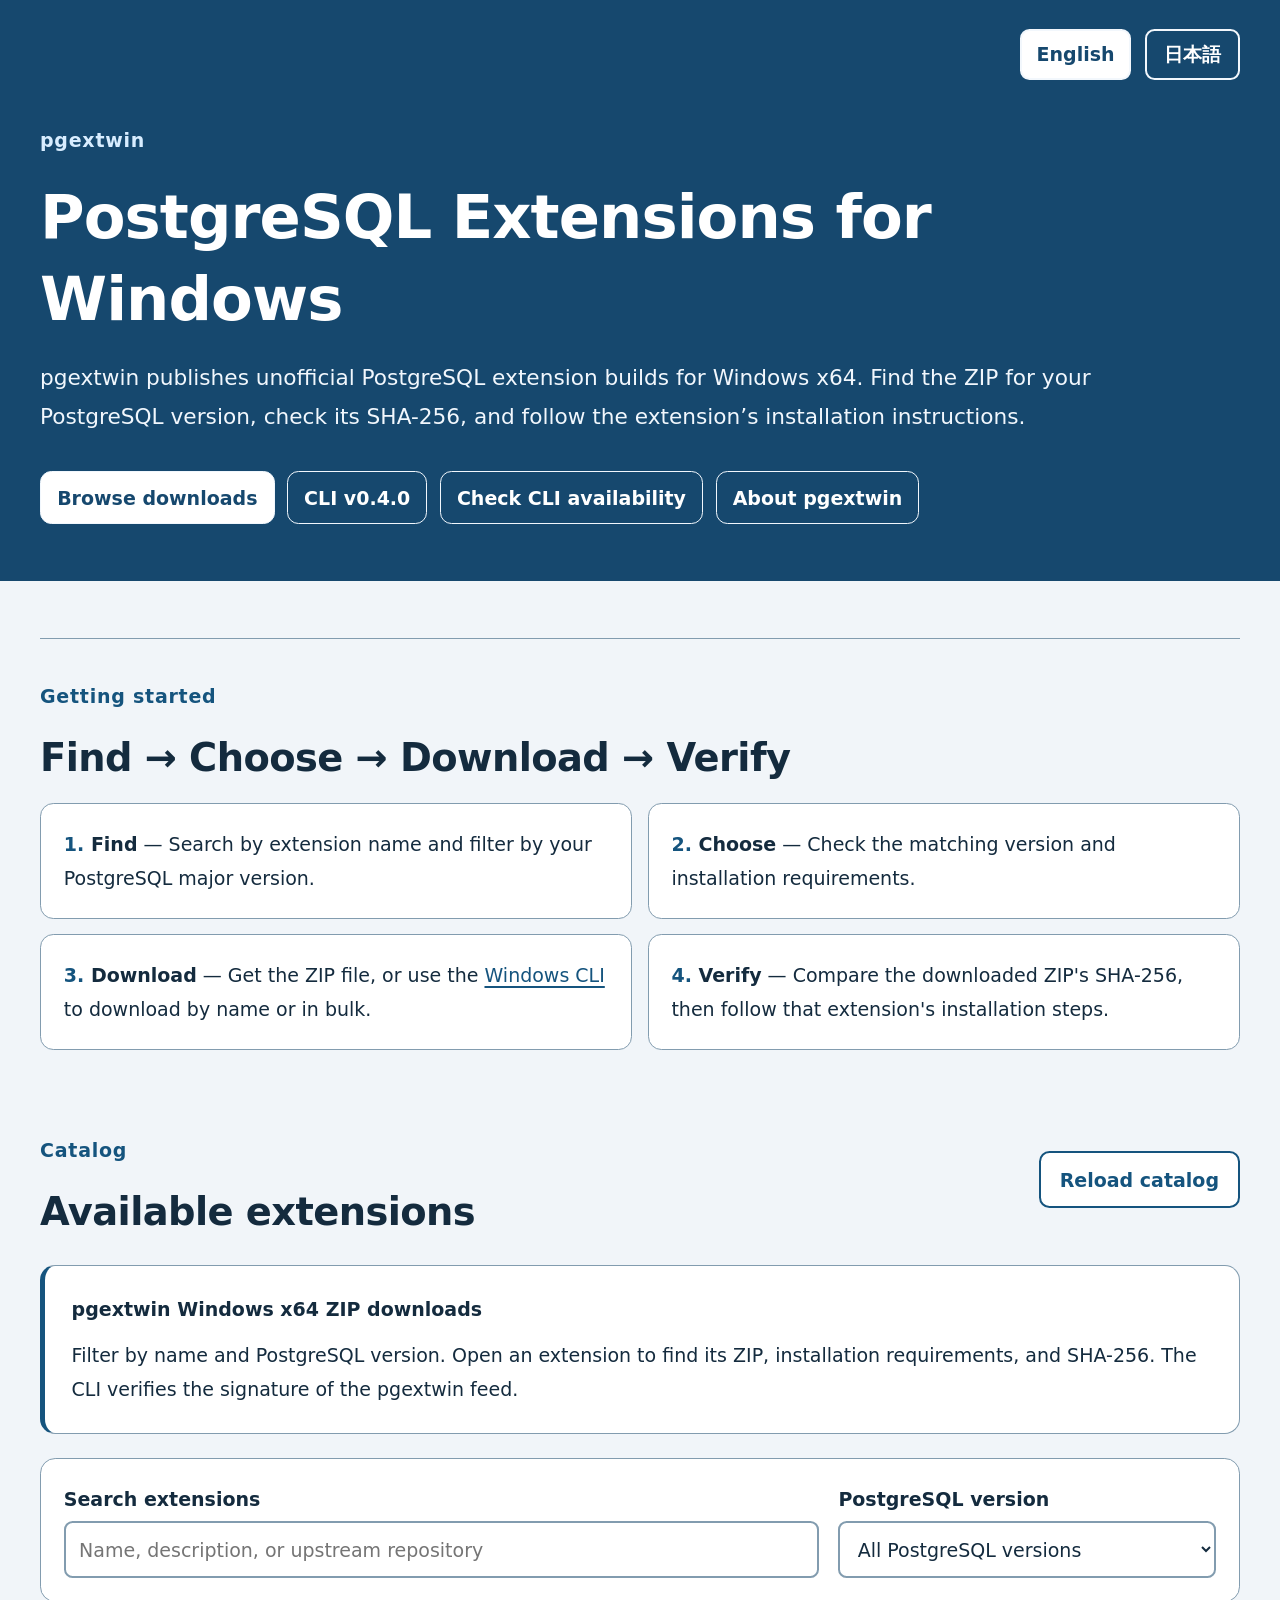
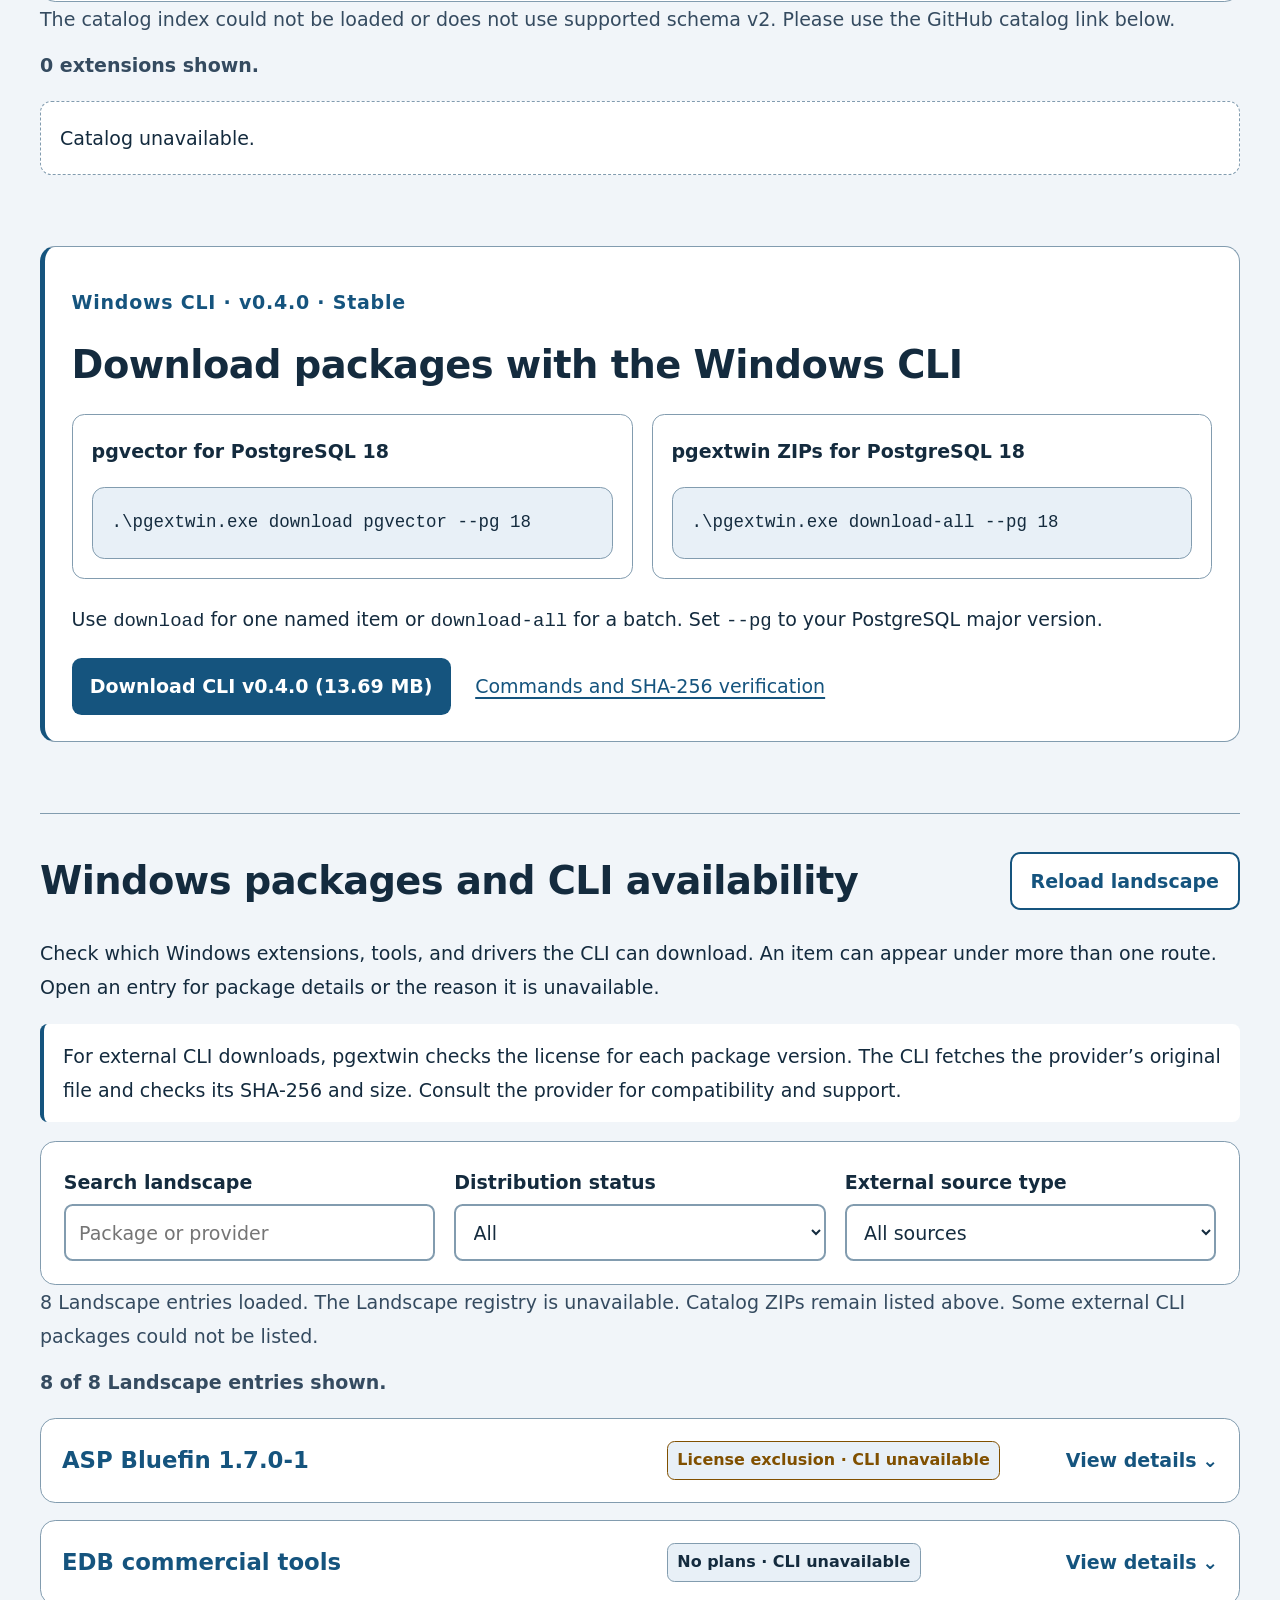
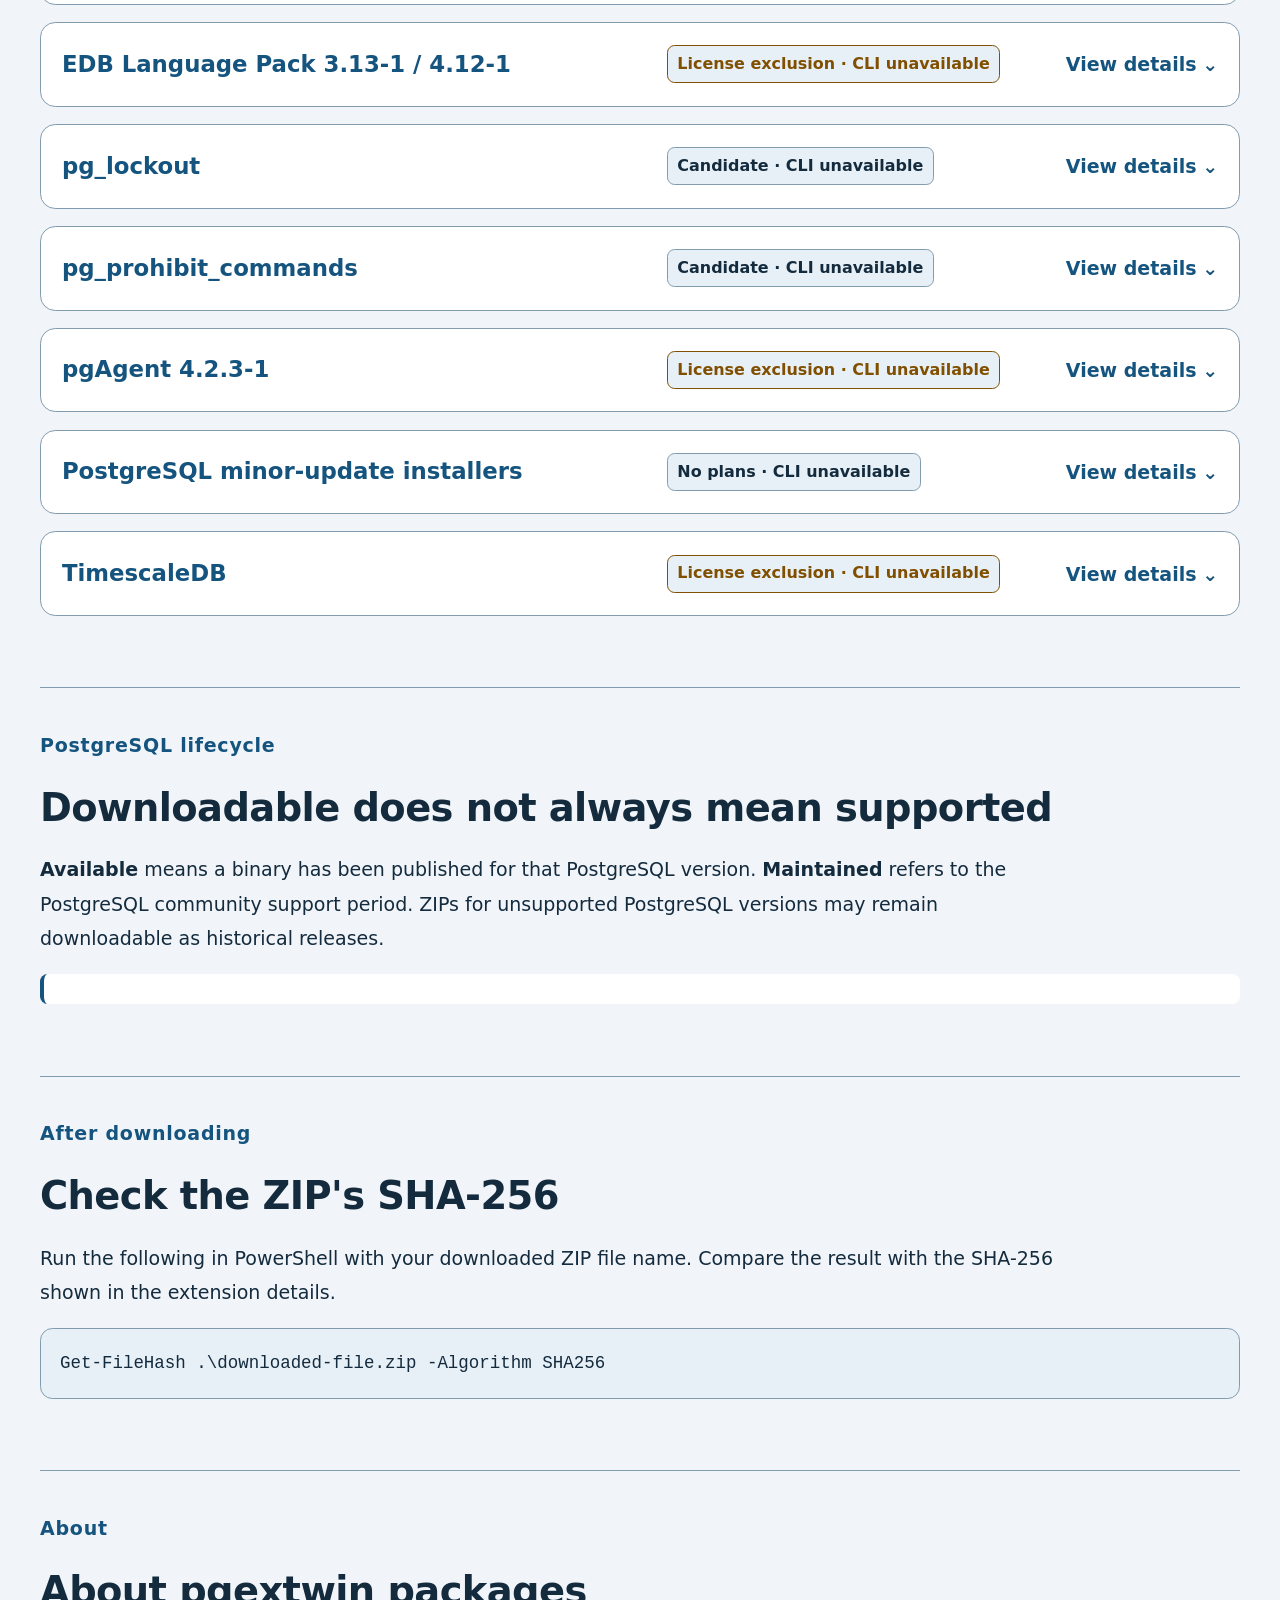
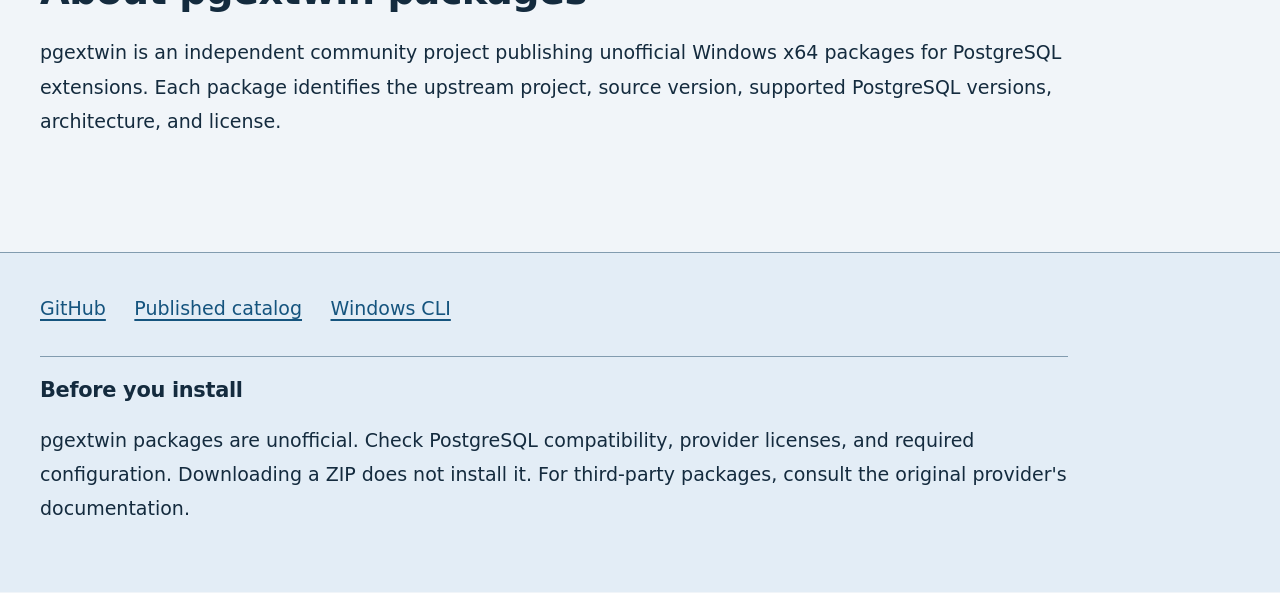
==== commit d1e24749: "Update CLI pages to v0.4.0" ====
--- a/en/index.html
+++ b/en/index.html
@@ -21,7 +21,7 @@
       <p class="lead">pgextwin publishes unofficial PostgreSQL extension builds for Windows x64. Find the ZIP for your PostgreSQL version, check its SHA-256, and follow the extension’s installation instructions.</p>
       <nav class="jump-nav" aria-label="Page sections">
         <a class="jump-nav-primary" href="#extensions-heading">Browse downloads</a>
-        <a href="./cli.html">CLI v0.3.19</a>
+        <a href="./cli.html">CLI v0.4.0</a>
         <a href="#landscape-heading">Check CLI availability</a>
         <a href="#about-heading">About pgextwin</a>
       </nav>
@@ -73,14 +73,14 @@
 
 
     <section class="cli-home-teaser" aria-labelledby="cli-home-heading">
-      <p class="eyebrow">Windows CLI · v0.3.19 · Stable</p>
+      <p class="eyebrow">Windows CLI · v0.4.0 · Stable</p>
       <h2 id="cli-home-heading">Download packages with the Windows CLI</h2>
       <div class="cli-command-list">
         <div><strong>pgvector for PostgreSQL 18</strong><pre><code>.\pgextwin.exe download pgvector --pg 18</code></pre></div>
         <div><strong>pgextwin ZIPs for PostgreSQL 18</strong><pre><code>.\pgextwin.exe download-all --pg 18</code></pre></div>
       </div>
       <p>Use <code>download</code> for one named item or <code>download-all</code> for a batch. Set <code>--pg</code> to your PostgreSQL major version.</p>
-      <div class="cli-teaser-actions"><a class="download-link" href="https://github.com/pgextwin/catalog/releases/download/cli-v0.3.19/pgextwin.exe">Download CLI v0.3.19 (13.69 MB)</a><a href="./cli.html">Commands and SHA-256 verification</a></div>
+      <div class="cli-teaser-actions"><a class="download-link" href="https://github.com/pgextwin/catalog/releases/download/cli-v0.4.0/pgextwin.exe">Download CLI v0.4.0 (13.69 MB)</a><a href="./cli.html">Commands and SHA-256 verification</a></div>
     </section>
 
     <section class="landscape-section" aria-labelledby="landscape-heading">
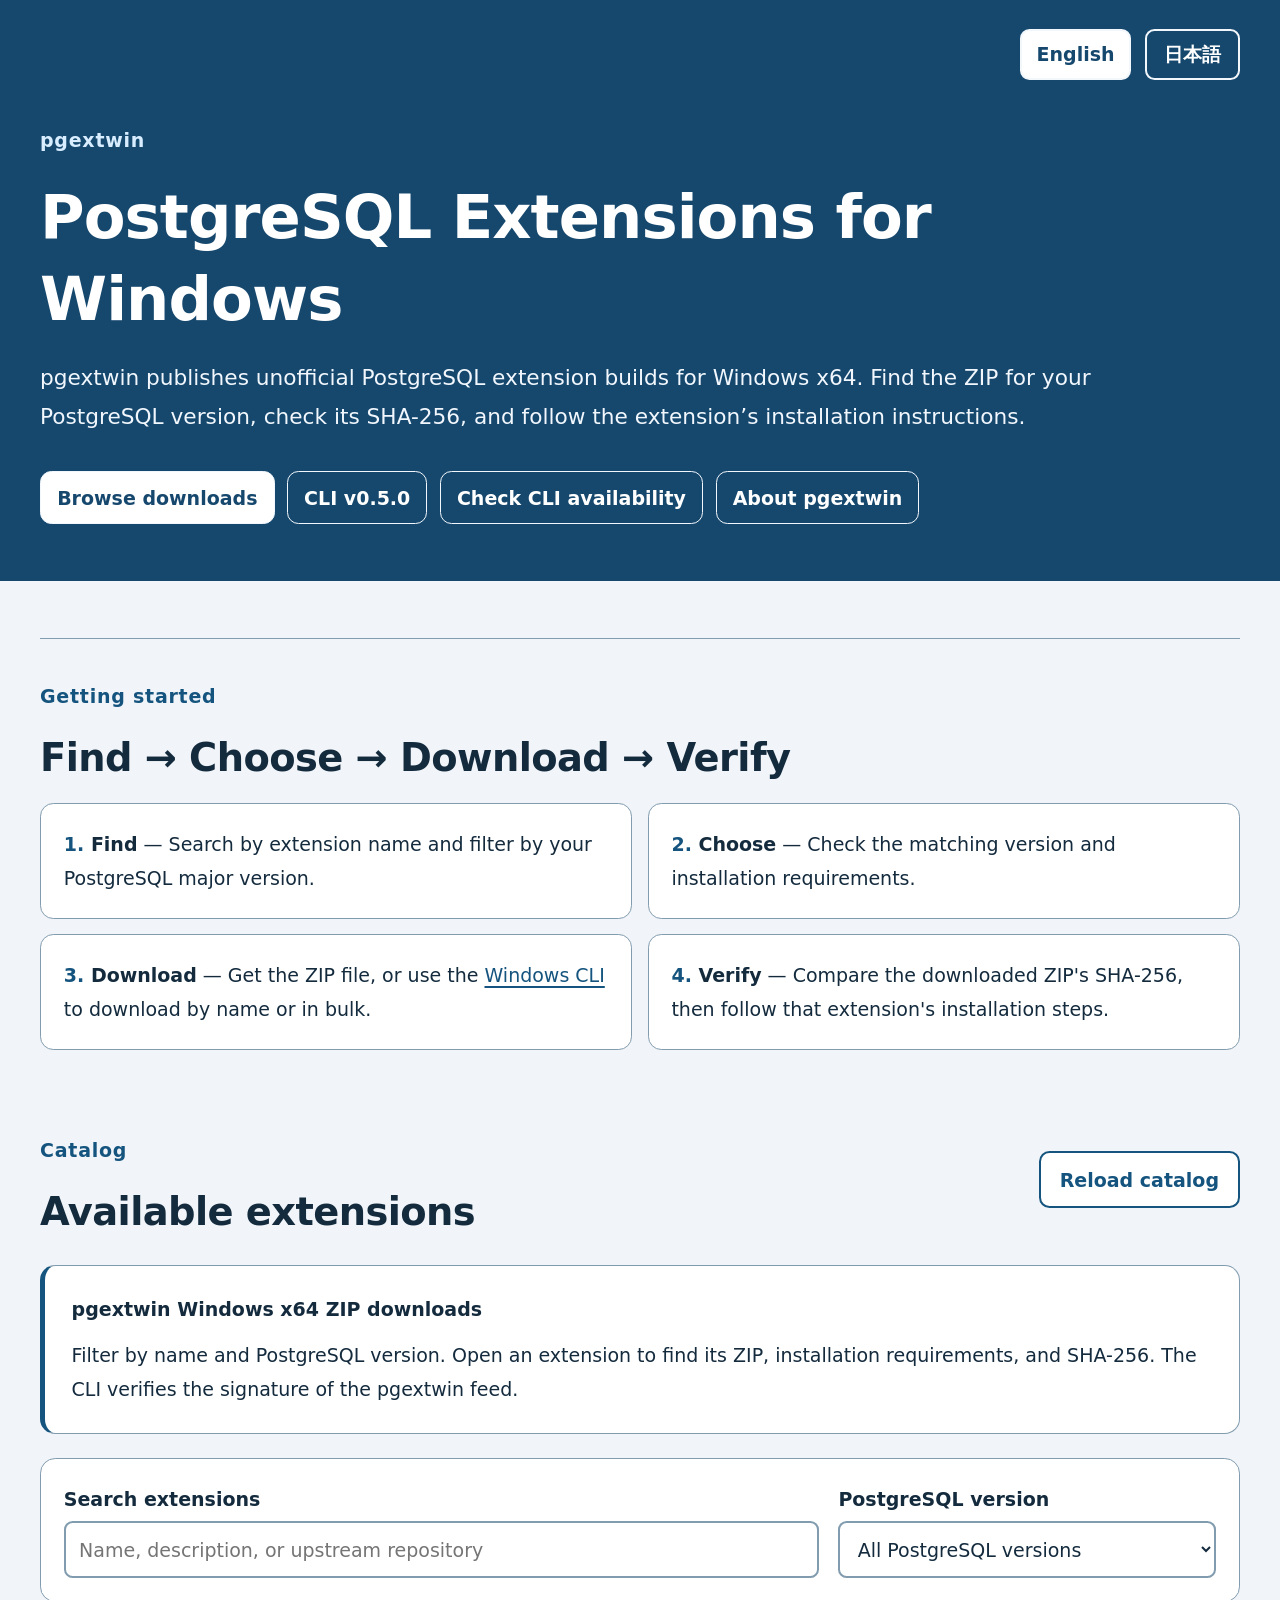
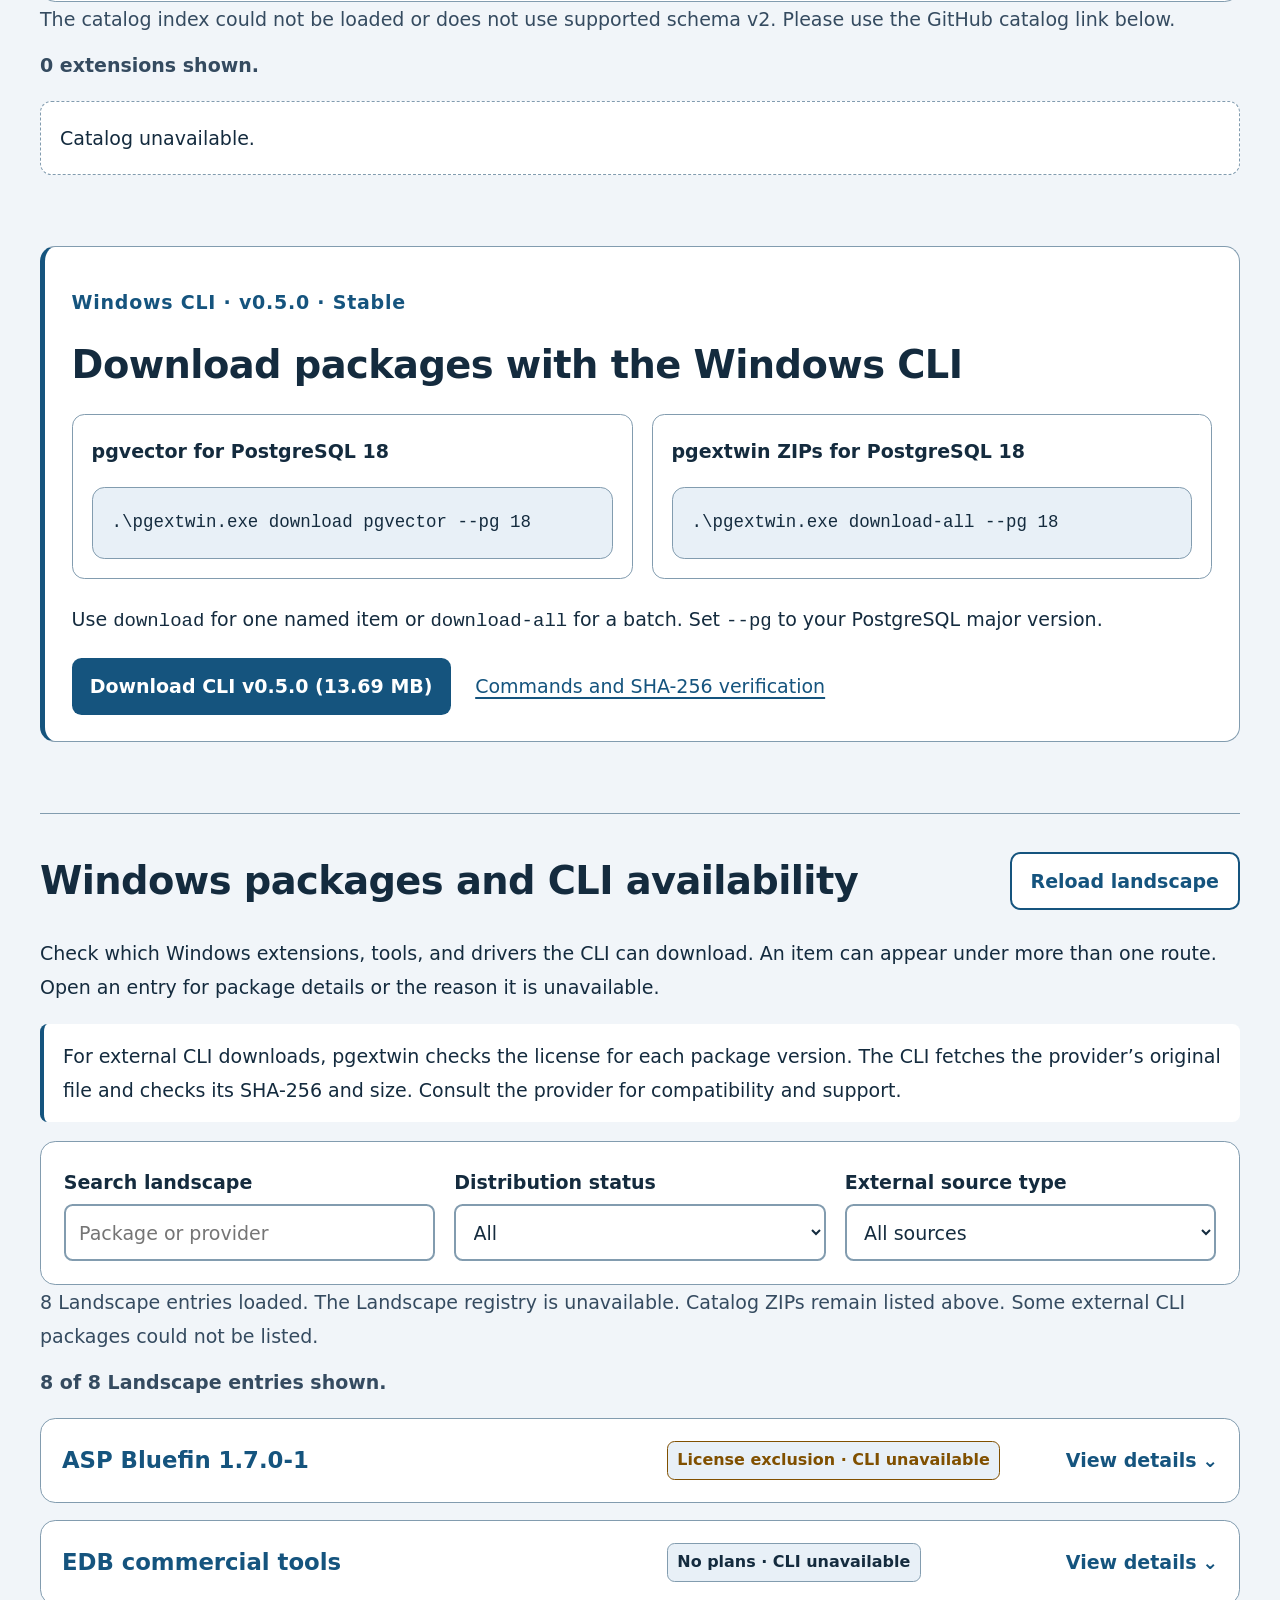
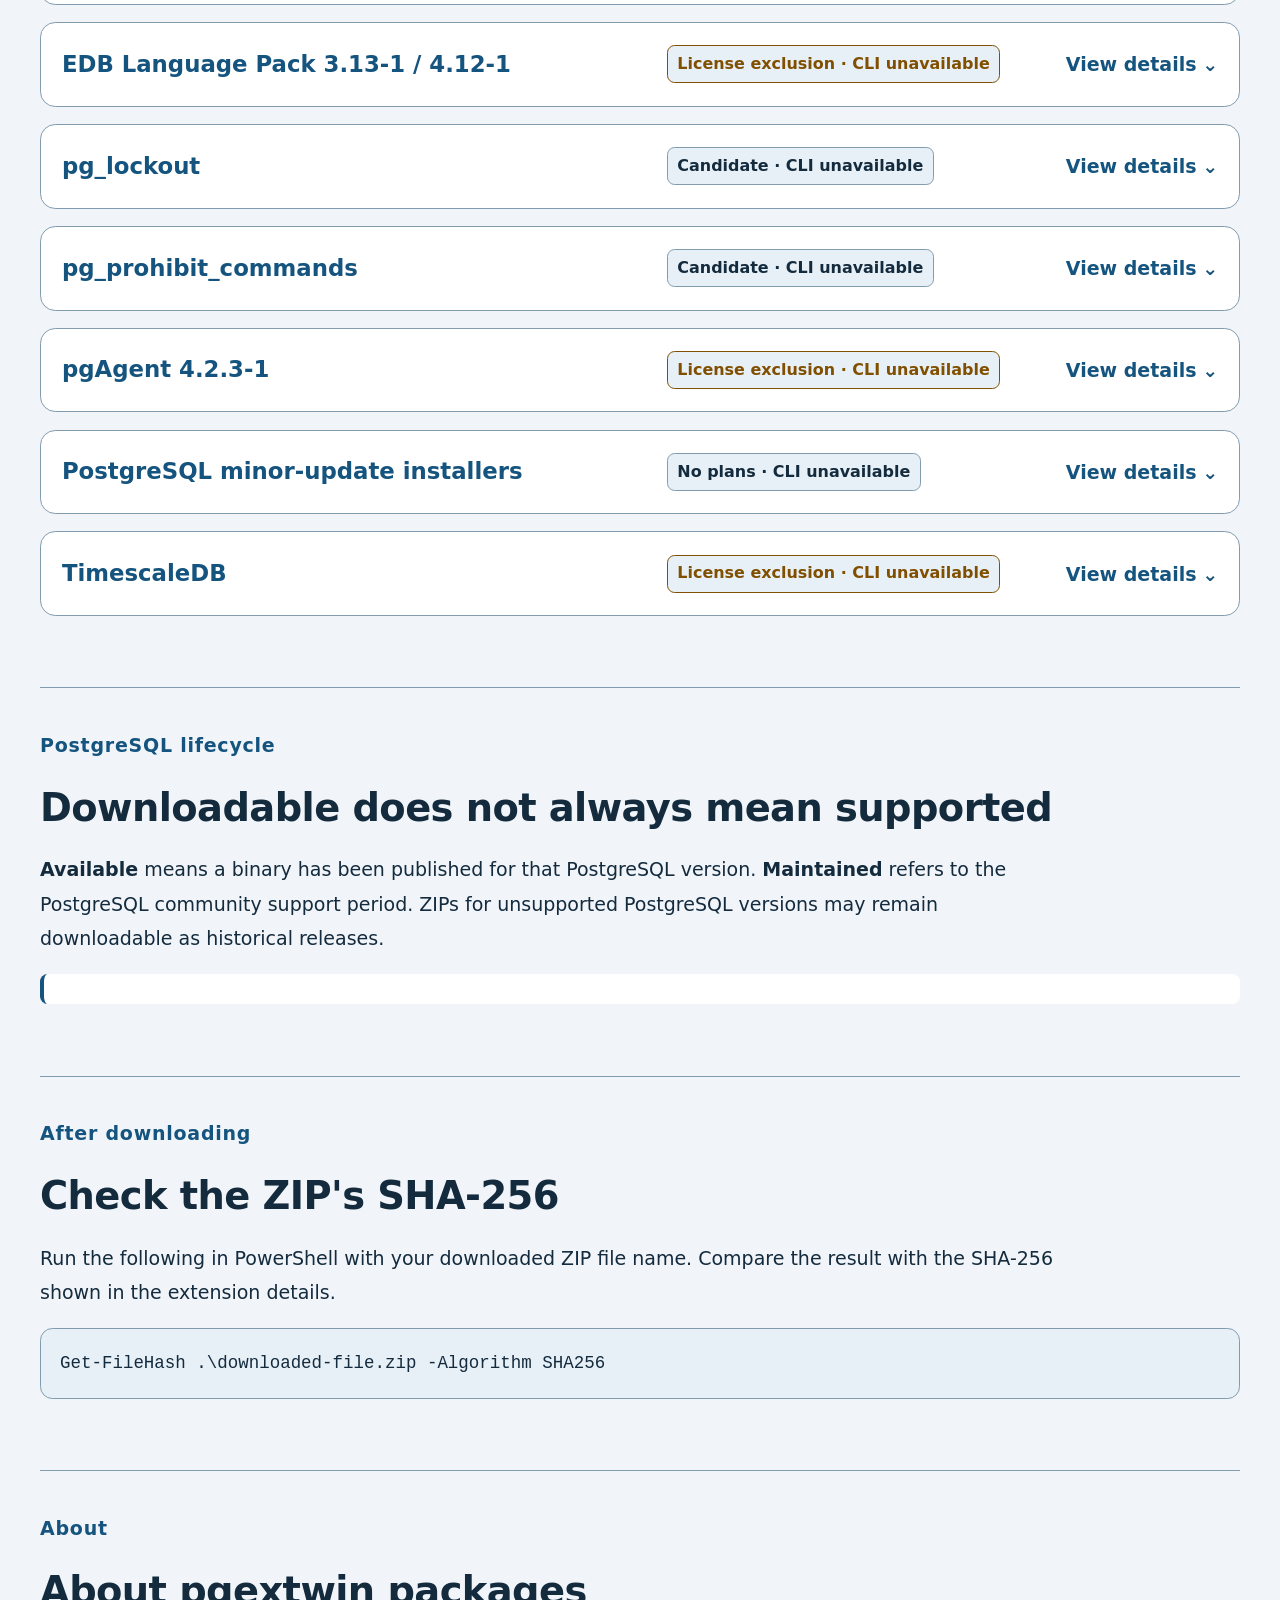
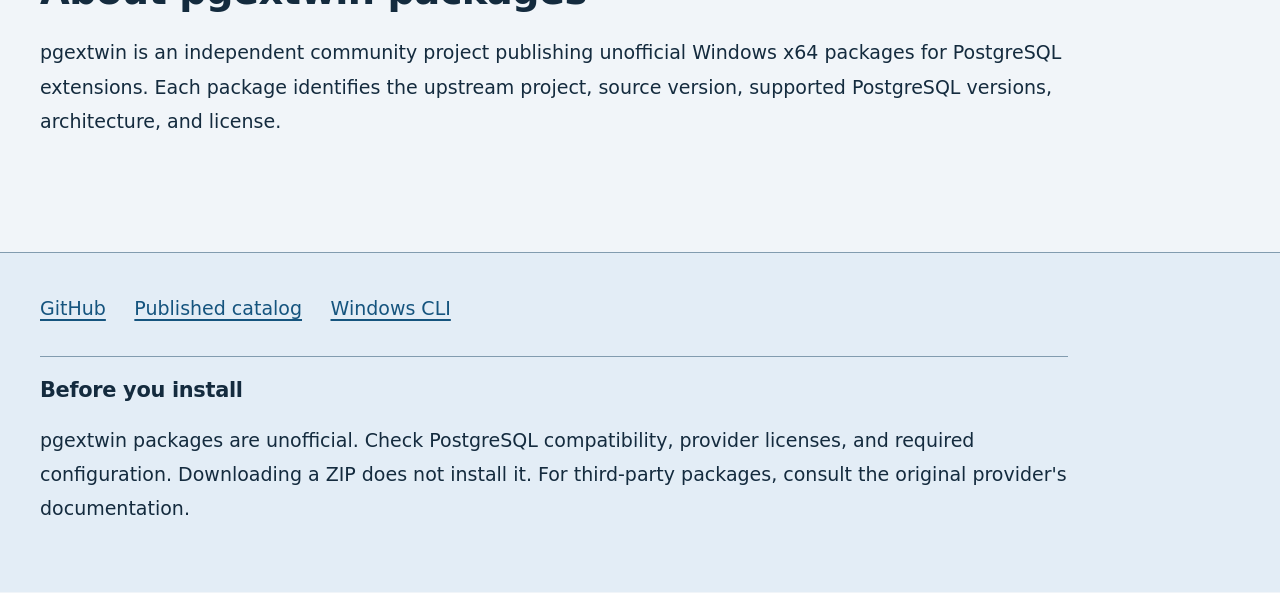
==== commit ec420d4d: "Update CLI pages to v0.5.0" ====
--- a/en/index.html
+++ b/en/index.html
@@ -21,7 +21,7 @@
       <p class="lead">pgextwin publishes unofficial PostgreSQL extension builds for Windows x64. Find the ZIP for your PostgreSQL version, check its SHA-256, and follow the extension’s installation instructions.</p>
       <nav class="jump-nav" aria-label="Page sections">
         <a class="jump-nav-primary" href="#extensions-heading">Browse downloads</a>
-        <a href="./cli.html">CLI v0.4.0</a>
+        <a href="./cli.html">CLI v0.5.0</a>
         <a href="#landscape-heading">Check CLI availability</a>
         <a href="#about-heading">About pgextwin</a>
       </nav>
@@ -73,14 +73,14 @@
 
 
     <section class="cli-home-teaser" aria-labelledby="cli-home-heading">
-      <p class="eyebrow">Windows CLI · v0.4.0 · Stable</p>
+      <p class="eyebrow">Windows CLI · v0.5.0 · Stable</p>
       <h2 id="cli-home-heading">Download packages with the Windows CLI</h2>
       <div class="cli-command-list">
         <div><strong>pgvector for PostgreSQL 18</strong><pre><code>.\pgextwin.exe download pgvector --pg 18</code></pre></div>
         <div><strong>pgextwin ZIPs for PostgreSQL 18</strong><pre><code>.\pgextwin.exe download-all --pg 18</code></pre></div>
       </div>
       <p>Use <code>download</code> for one named item or <code>download-all</code> for a batch. Set <code>--pg</code> to your PostgreSQL major version.</p>
-      <div class="cli-teaser-actions"><a class="download-link" href="https://github.com/pgextwin/catalog/releases/download/cli-v0.4.0/pgextwin.exe">Download CLI v0.4.0 (13.69 MB)</a><a href="./cli.html">Commands and SHA-256 verification</a></div>
+      <div class="cli-teaser-actions"><a class="download-link" href="https://github.com/pgextwin/catalog/releases/download/cli-v0.5.0/pgextwin.exe">Download CLI v0.5.0 (13.69 MB)</a><a href="./cli.html">Commands and SHA-256 verification</a></div>
     </section>
 
     <section class="landscape-section" aria-labelledby="landscape-heading">
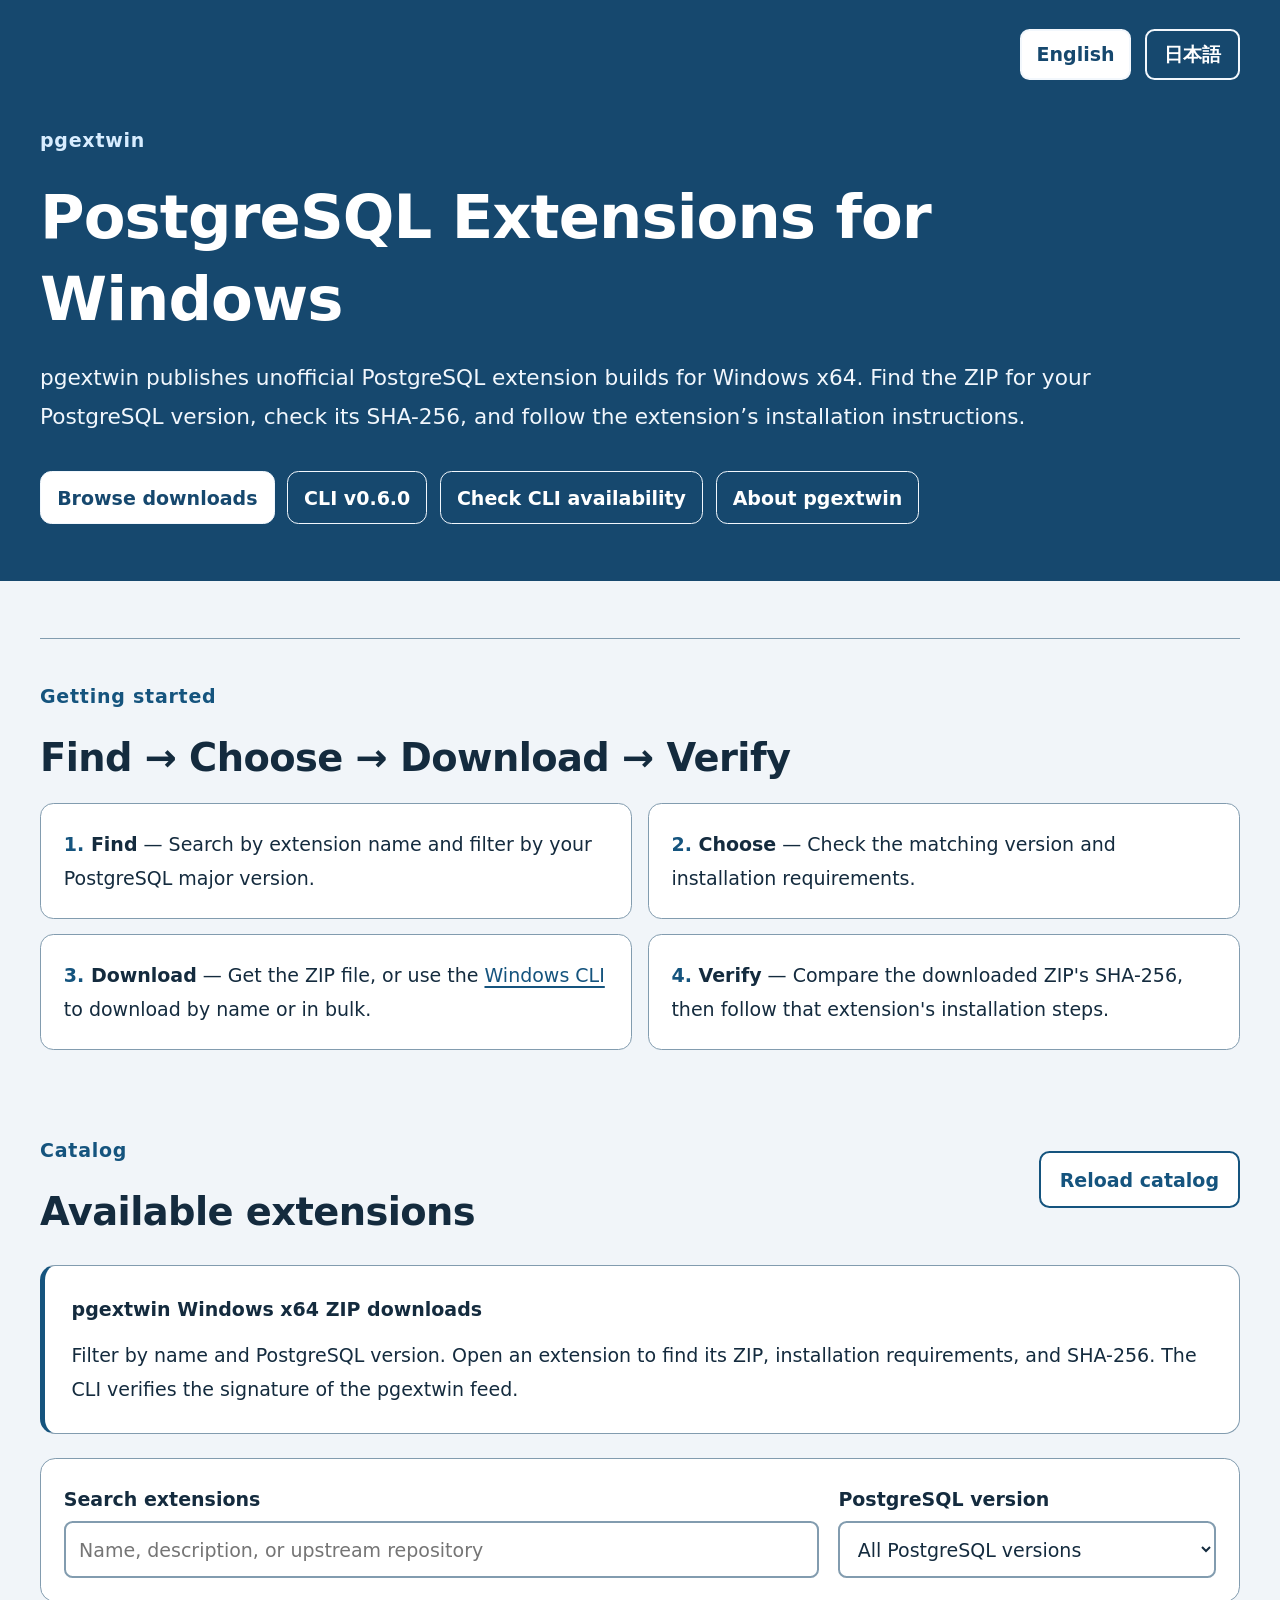
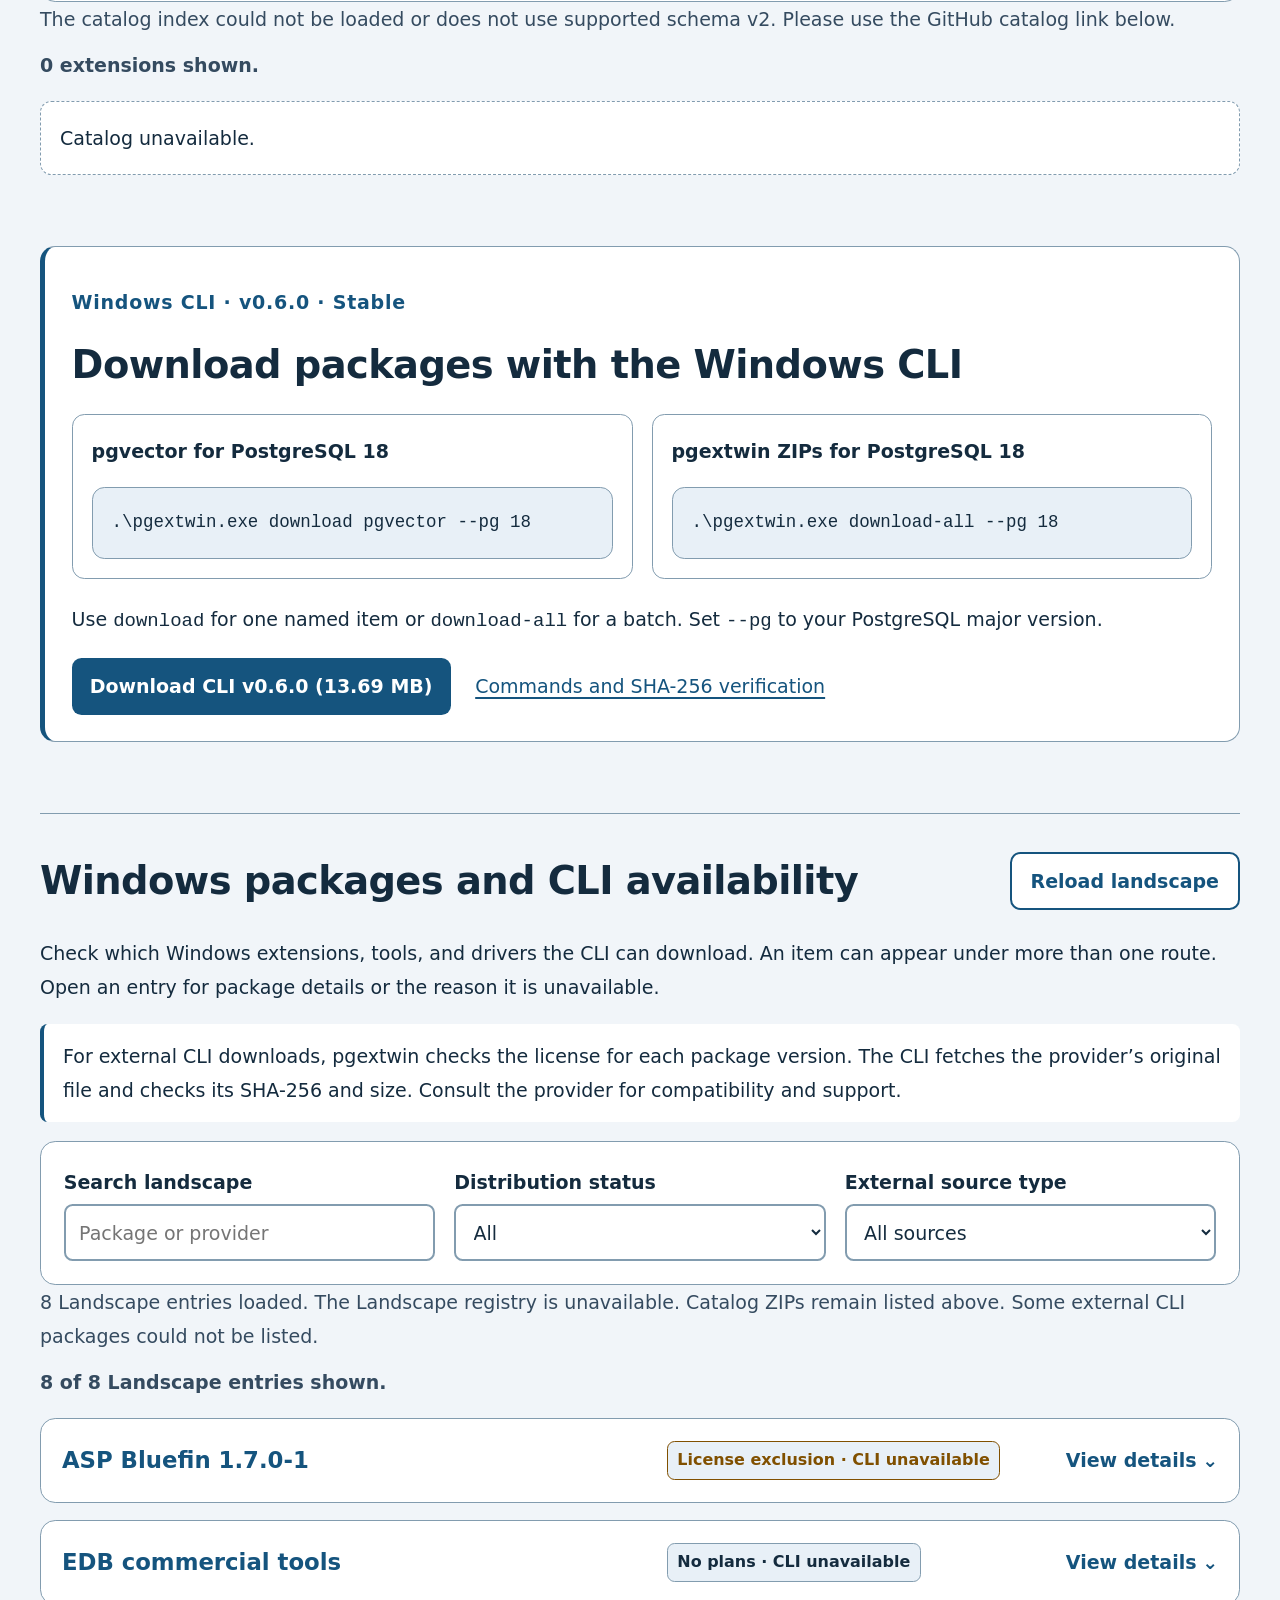
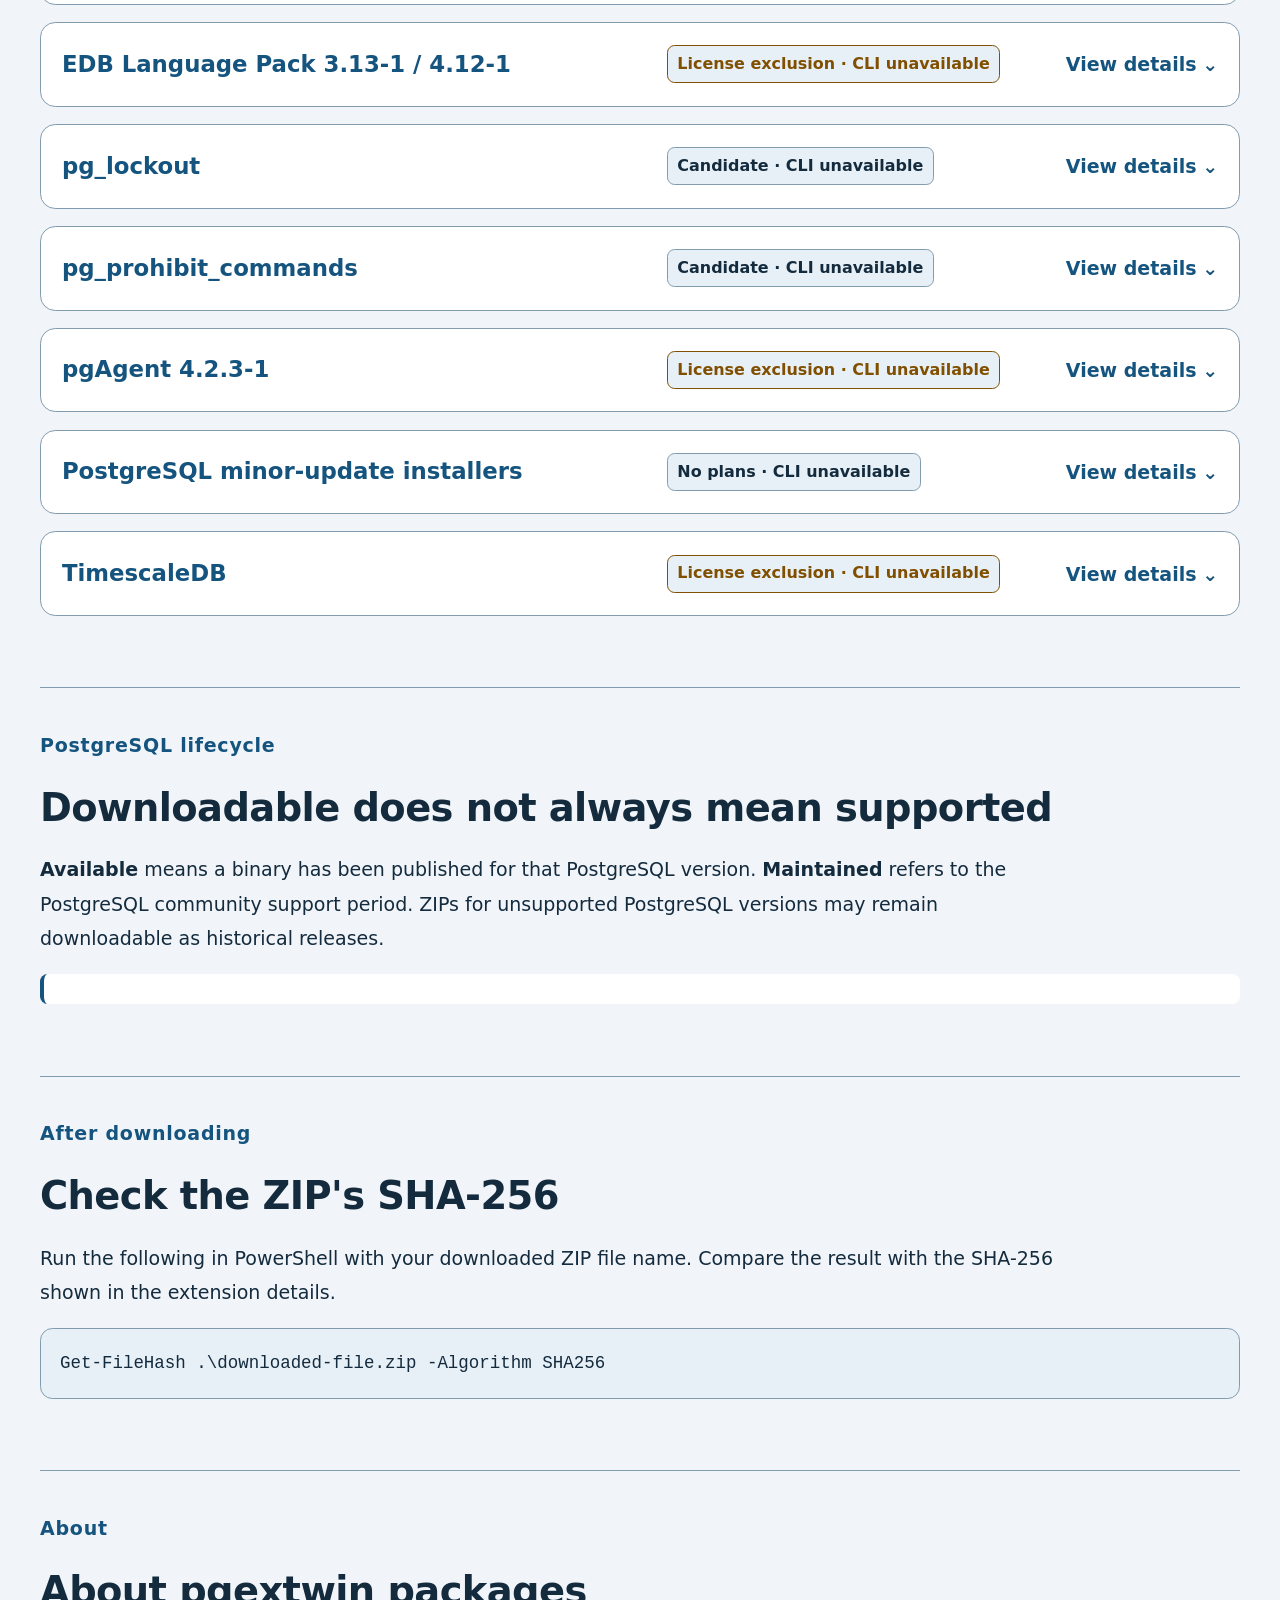
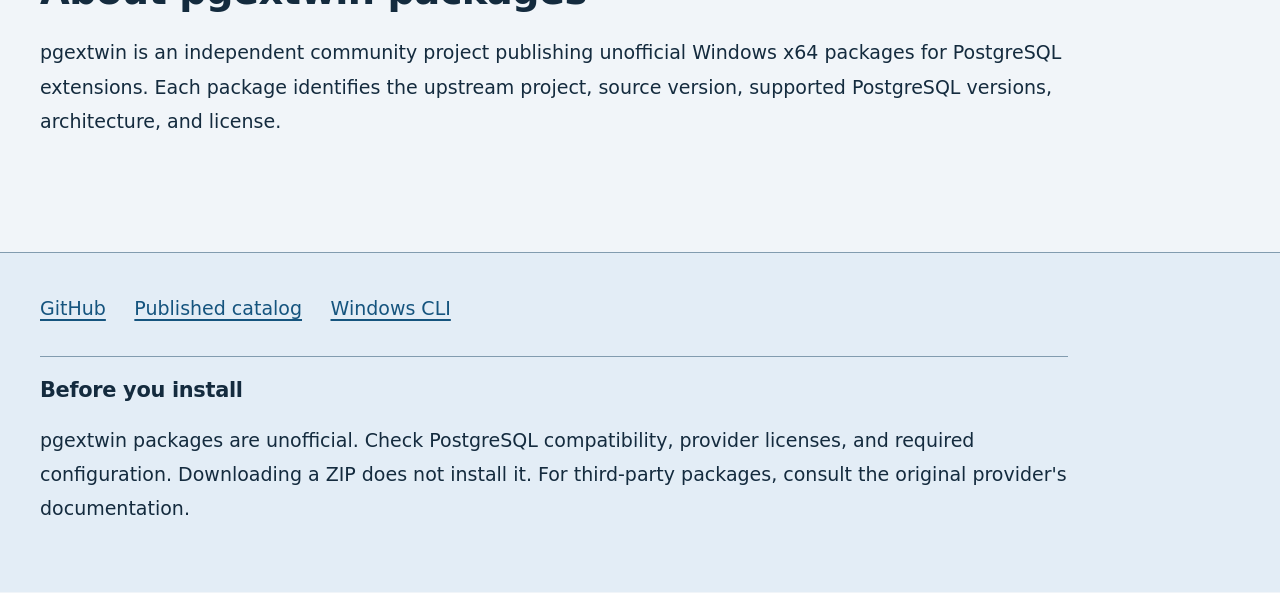
==== commit e9ab5e08: "Switch published CLI guidance to v0.6.0 - published-cli-contract: cliVersion 0.6.0, EXE SHA-256 0845" ====
--- a/en/index.html
+++ b/en/index.html
@@ -21,7 +21,7 @@
       <p class="lead">pgextwin publishes unofficial PostgreSQL extension builds for Windows x64. Find the ZIP for your PostgreSQL version, check its SHA-256, and follow the extension’s installation instructions.</p>
       <nav class="jump-nav" aria-label="Page sections">
         <a class="jump-nav-primary" href="#extensions-heading">Browse downloads</a>
-        <a href="./cli.html">CLI v0.5.0</a>
+        <a href="./cli.html">CLI v0.6.0</a>
         <a href="#landscape-heading">Check CLI availability</a>
         <a href="#about-heading">About pgextwin</a>
       </nav>
@@ -73,14 +73,14 @@
 
 
     <section class="cli-home-teaser" aria-labelledby="cli-home-heading">
-      <p class="eyebrow">Windows CLI · v0.5.0 · Stable</p>
+      <p class="eyebrow">Windows CLI · v0.6.0 · Stable</p>
       <h2 id="cli-home-heading">Download packages with the Windows CLI</h2>
       <div class="cli-command-list">
         <div><strong>pgvector for PostgreSQL 18</strong><pre><code>.\pgextwin.exe download pgvector --pg 18</code></pre></div>
         <div><strong>pgextwin ZIPs for PostgreSQL 18</strong><pre><code>.\pgextwin.exe download-all --pg 18</code></pre></div>
       </div>
       <p>Use <code>download</code> for one named item or <code>download-all</code> for a batch. Set <code>--pg</code> to your PostgreSQL major version.</p>
-      <div class="cli-teaser-actions"><a class="download-link" href="https://github.com/pgextwin/catalog/releases/download/cli-v0.5.0/pgextwin.exe">Download CLI v0.5.0 (13.69 MB)</a><a href="./cli.html">Commands and SHA-256 verification</a></div>
+      <div class="cli-teaser-actions"><a class="download-link" href="https://github.com/pgextwin/catalog/releases/download/cli-v0.6.0/pgextwin.exe">Download CLI v0.6.0 (13.69 MB)</a><a href="./cli.html">Commands and SHA-256 verification</a></div>
     </section>
 
     <section class="landscape-section" aria-labelledby="landscape-heading">
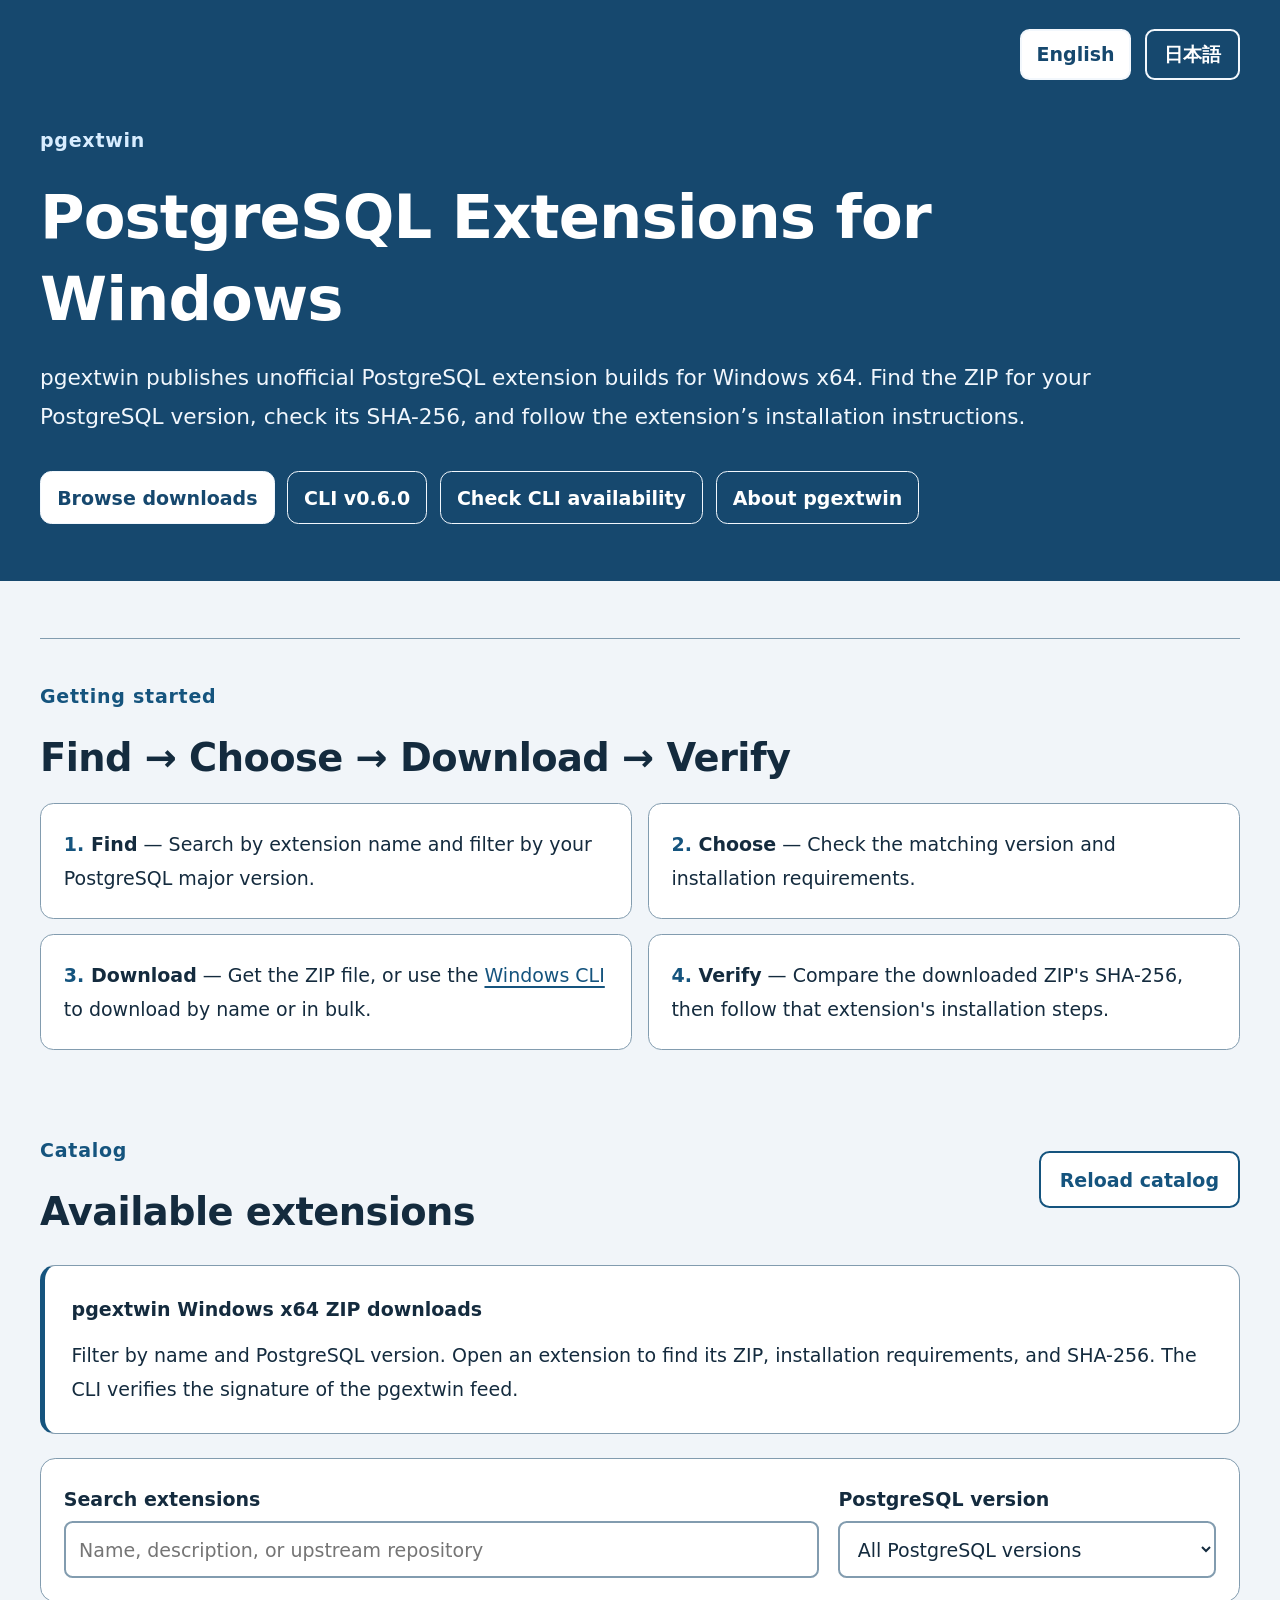
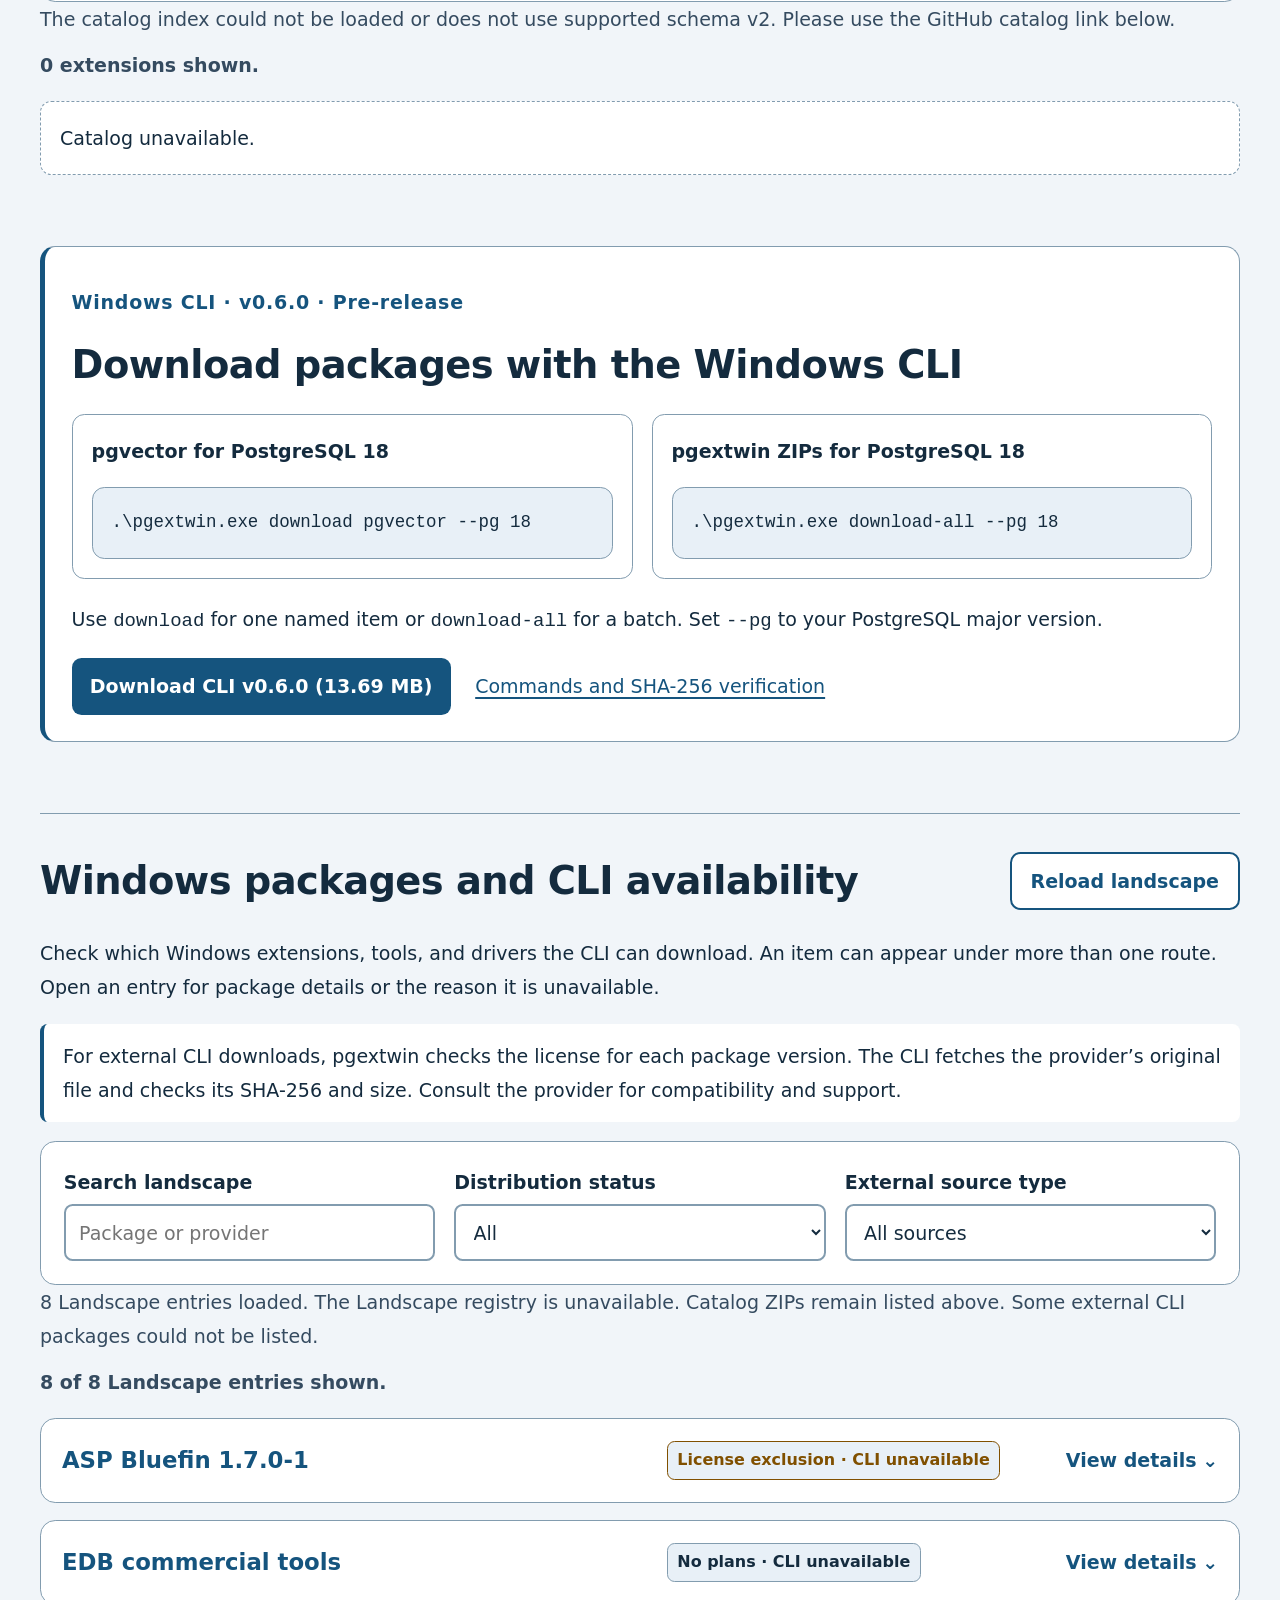
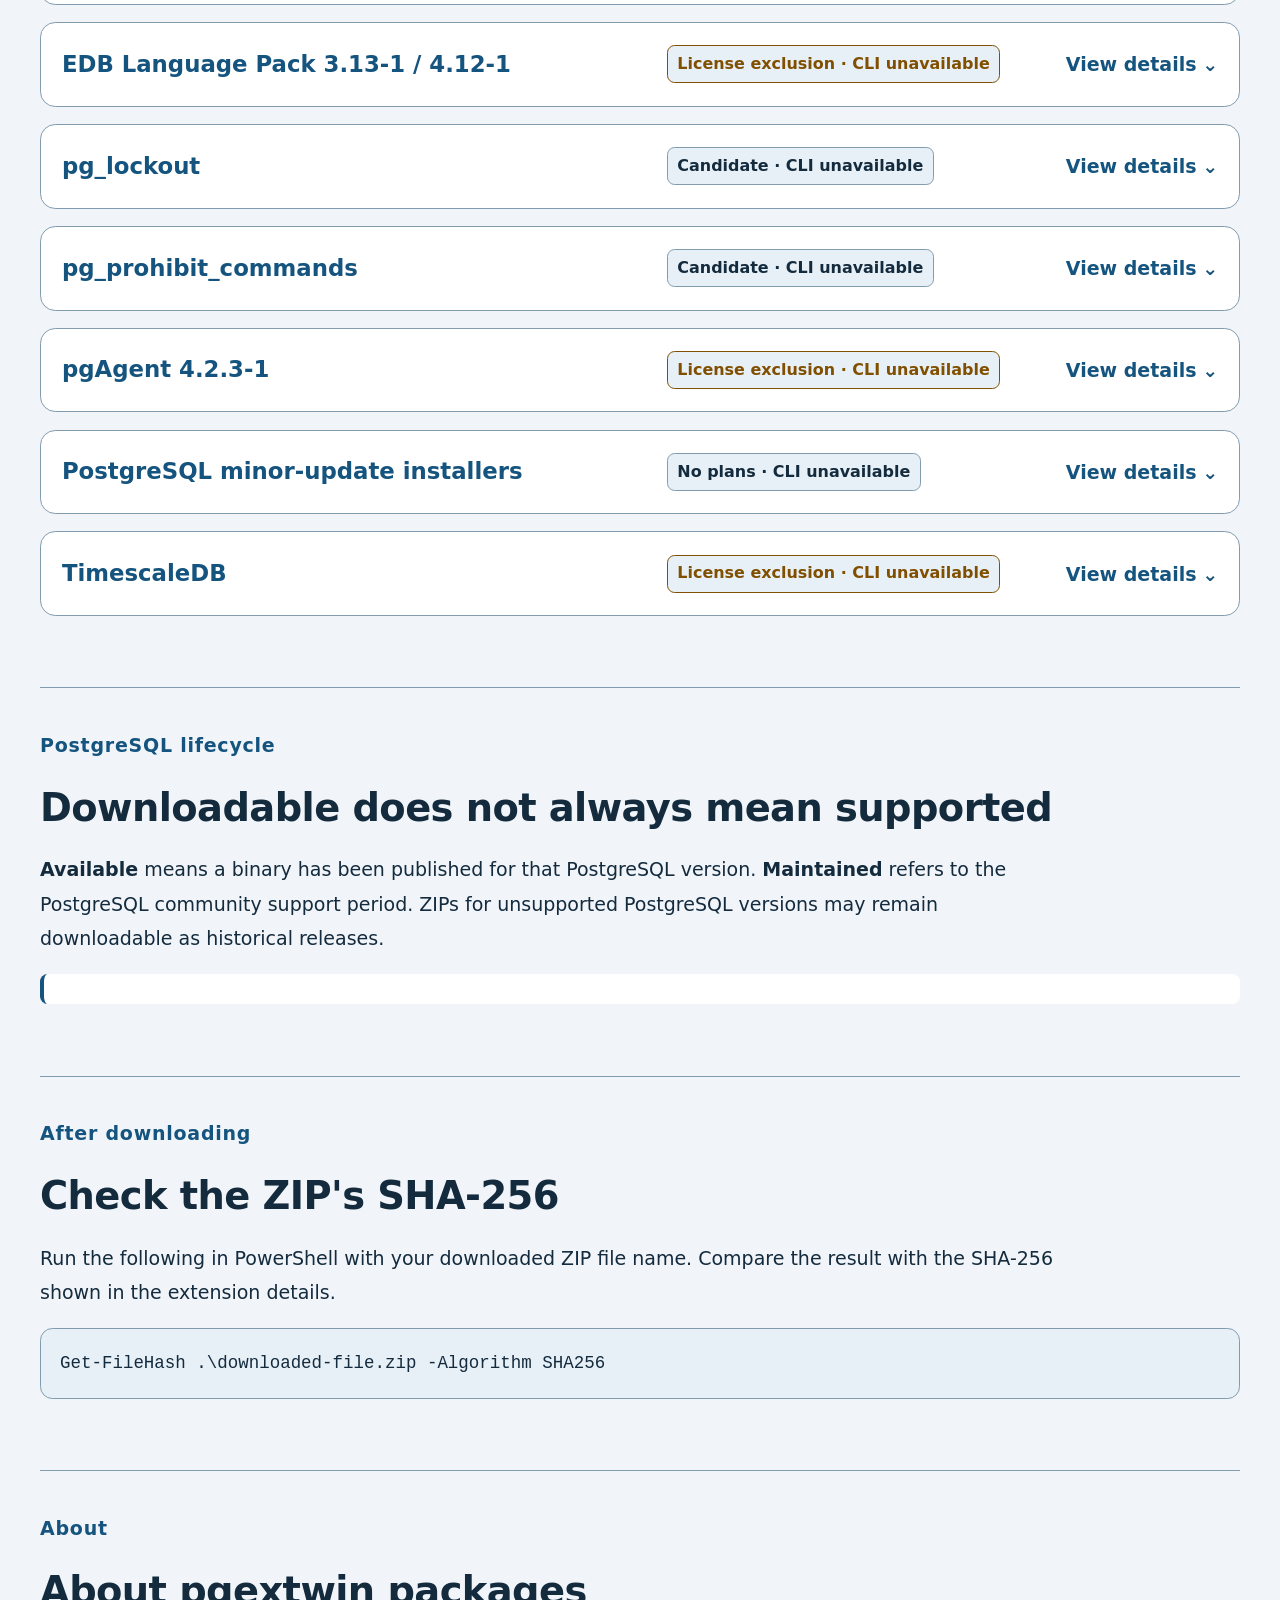
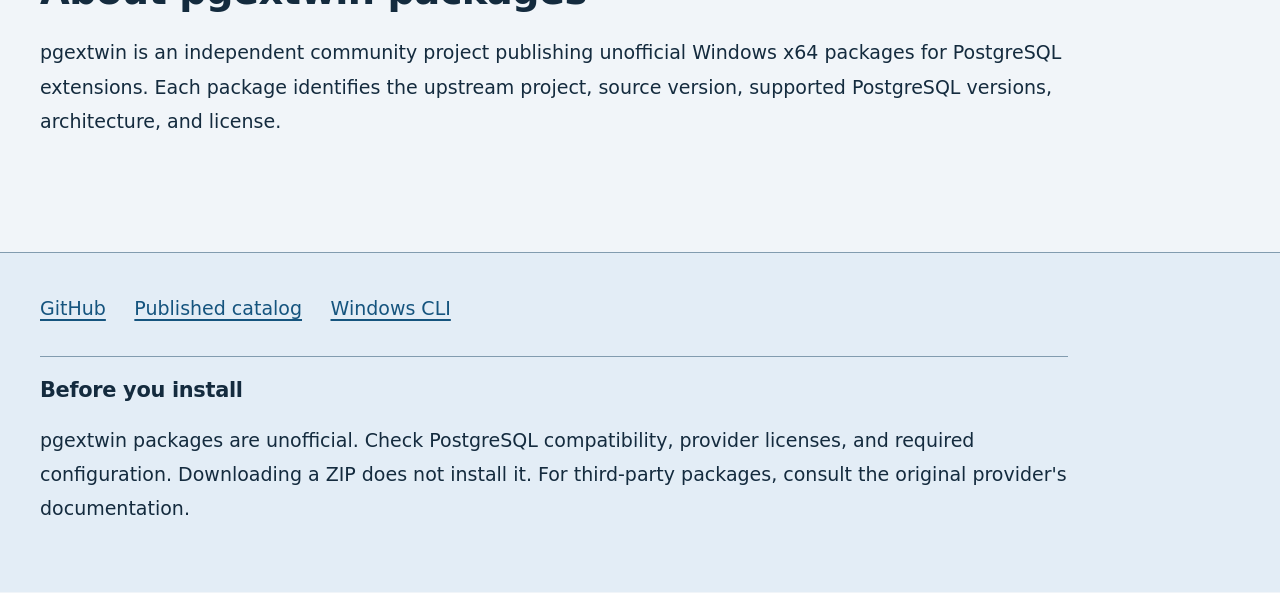
==== commit ba0df06d: "Label CLI v0.6.0 as pre-release on ja/en pages" ====
--- a/en/index.html
+++ b/en/index.html
@@ -73,7 +73,7 @@
 
 
     <section class="cli-home-teaser" aria-labelledby="cli-home-heading">
-      <p class="eyebrow">Windows CLI · v0.6.0 · Stable</p>
+      <p class="eyebrow">Windows CLI · v0.6.0 · Pre-release</p>
       <h2 id="cli-home-heading">Download packages with the Windows CLI</h2>
       <div class="cli-command-list">
         <div><strong>pgvector for PostgreSQL 18</strong><pre><code>.\pgextwin.exe download pgvector --pg 18</code></pre></div>
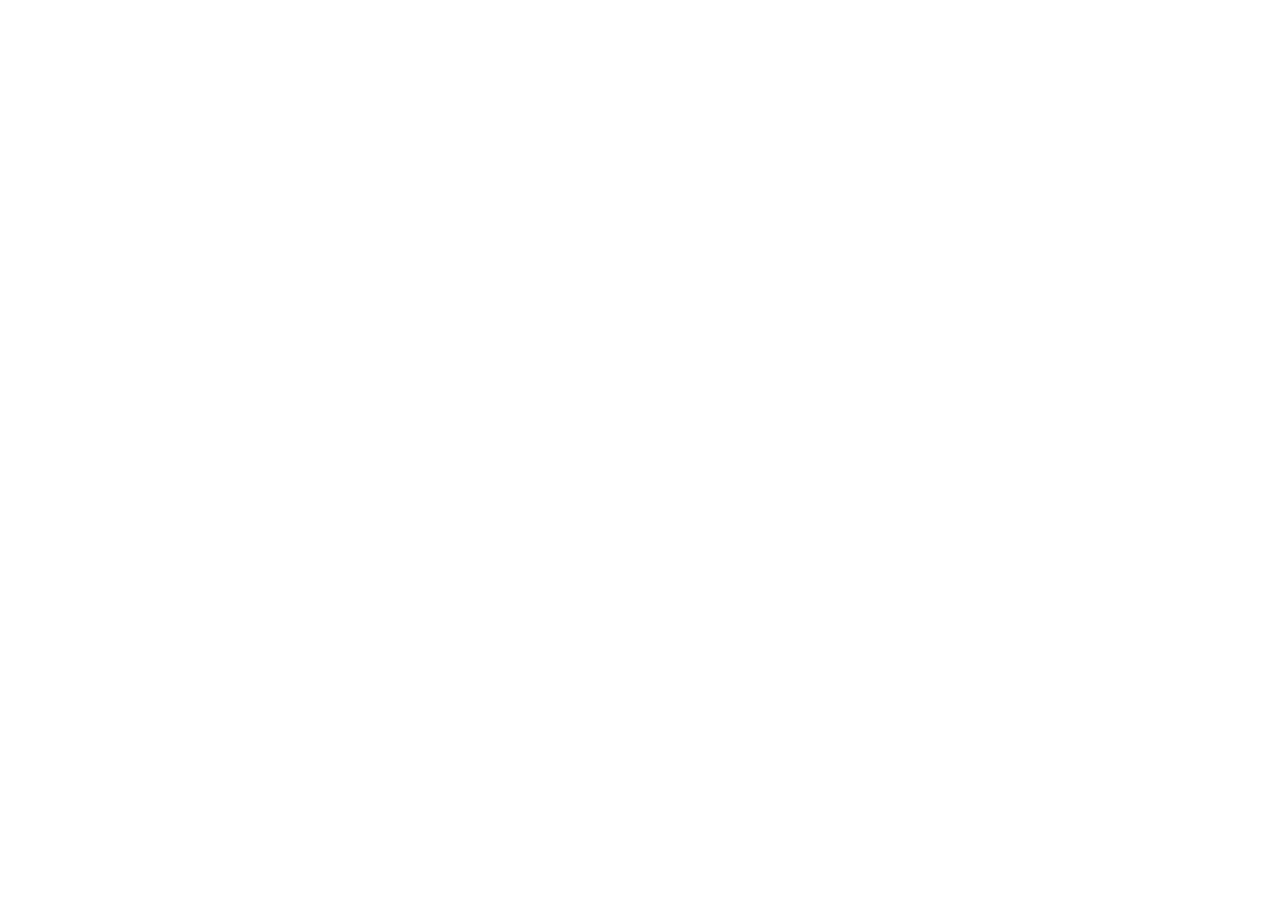
==== commit 8ee73f28: "Proposal C C2: redirect the five entrances to Catalog Pages and retire the published-UI audit" ====
--- a/en/index.html
+++ b/en/index.html
@@ -3,179 +3,19 @@
 <head>
   <meta charset="utf-8">
   <meta name="viewport" content="width=device-width, initial-scale=1">
-  <meta name="description" content="Find PostgreSQL extension ZIPs for Windows x64 and download them individually or in batches with the CLI.">
-  <title>pgextwin — PostgreSQL Extensions for Windows</title>
-  <link rel="canonical" href="https://pgextwin.github.io/website/en/">
-  <link rel="alternate" hreflang="en" href="https://pgextwin.github.io/website/en/">
-  <link rel="alternate" hreflang="ja" href="https://pgextwin.github.io/website/ja/">
-  <link rel="alternate" hreflang="x-default" href="https://pgextwin.github.io/website/">
-  <link rel="stylesheet" href="../styles.css">
+  <meta name="robots" content="noindex,follow">
+  <title>pgextwin — Moved</title>
+  <link rel="canonical" href="https://pgextwin.github.io/catalog/en/">
+  <meta http-equiv="refresh" content="0; url=https://pgextwin.github.io/catalog/en/">
+  <script>
+    window.location.replace("https://pgextwin.github.io/catalog/en/" + window.location.search + window.location.hash);
+  </script>
 </head>
 <body>
-  <a class="skip-link" href="#extensions-heading">Skip to downloads</a>
-  <header class="site-header">
-    <div class="shell">
-      <nav class="language-nav" aria-label="Language"><a href="../en/" lang="en" aria-current="page">English</a><a href="../ja/" lang="ja">日本語</a></nav>
-      <p class="eyebrow">pgextwin</p>
-      <h1>PostgreSQL Extensions for Windows</h1>
-      <p class="lead">pgextwin publishes unofficial PostgreSQL extension builds for Windows x64. Find the ZIP for your PostgreSQL version, check its SHA-256, and follow the extension’s installation instructions.</p>
-      <nav class="jump-nav" aria-label="Page sections">
-        <a class="jump-nav-primary" href="#extensions-heading">Browse downloads</a>
-        <a href="./cli.html">CLI v0.6.0</a>
-        <a href="#landscape-heading">Check CLI availability</a>
-        <a href="#about-heading">About pgextwin</a>
-      </nav>
-
-
-    </div>
-  </header>
-
-  <main class="shell">
-    <section class="info quickstart" aria-labelledby="quickstart-heading">
-      <p class="eyebrow">Getting started</p>
-      <h2 id="quickstart-heading">Find → Choose → Download → Verify</h2>
-      <ol class="quickstart-steps">
-        <li><strong>Find</strong> — Search by extension name and filter by your PostgreSQL major version.</li>
-        <li><strong>Choose</strong> — Check the matching version and installation requirements.</li>
-        <li><strong>Download</strong> — Get the ZIP file, or use the <a href="./cli.html">Windows CLI</a> to download by name or in bulk.</li>
-        <li><strong>Verify</strong> — Compare the downloaded ZIP's SHA-256, then follow that extension's installation steps.</li>
-      </ol>
-    </section>
-
-    <section aria-labelledby="extensions-heading">
-      <div class="section-heading">
-        <div>
-          <p class="eyebrow">Catalog</p>
-          <h2 id="extensions-heading">Available extensions</h2>
-        </div>
-        <button id="reload" type="button">Reload catalog</button>
-      </div>
-
-      <div class="catalog-hint" role="note"><strong>pgextwin Windows x64 ZIP downloads<span id="catalog-count"></span></strong><p>Filter by name and PostgreSQL version. Open an extension to find its ZIP, installation requirements, and SHA-256. The CLI verifies the signature of the pgextwin feed.</p></div>
-      <div class="filters" aria-label="Extension filters">
-        <div class="filter-field filter-field--search">
-          <label for="search">Search extensions</label>
-          <input id="search" name="search" type="search" autocomplete="off" placeholder="Name, description, or upstream repository">
-        </div>
-        <div class="filter-field">
-          <label for="pg-filter">PostgreSQL version</label>
-          <select id="pg-filter" name="pg-filter">
-            <option value="">All PostgreSQL versions</option>
-          </select>
-        </div>
-      </div>
-
-      <div id="status" class="status" role="status" aria-live="polite">Loading catalog…</div>
-      <p id="results-count" class="results-count" role="status" aria-live="polite"></p>
-      <div id="empty-state" class="empty-state" role="status" hidden>No extensions match the current filters.</div>
-      <div id="extensions" class="extension-grid"></div>
-    </section>
-
-
-    <section class="cli-home-teaser" aria-labelledby="cli-home-heading">
-      <p class="eyebrow">Windows CLI · v0.6.0 · Pre-release</p>
-      <h2 id="cli-home-heading">Download packages with the Windows CLI</h2>
-      <div class="cli-command-list">
-        <div><strong>pgvector for PostgreSQL 18</strong><pre><code>.\pgextwin.exe download pgvector --pg 18</code></pre></div>
-        <div><strong>pgextwin ZIPs for PostgreSQL 18</strong><pre><code>.\pgextwin.exe download-all --pg 18</code></pre></div>
-      </div>
-      <p>Use <code>download</code> for one named item or <code>download-all</code> for a batch. Set <code>--pg</code> to your PostgreSQL major version.</p>
-      <div class="cli-teaser-actions"><a class="download-link" href="https://github.com/pgextwin/catalog/releases/download/cli-v0.6.0/pgextwin.exe">Download CLI v0.6.0 (13.69 MB)</a><a href="./cli.html">Commands and SHA-256 verification</a></div>
-    </section>
-
-    <section class="landscape-section" aria-labelledby="landscape-heading">
-      <div class="section-heading">
-        <div>
-          <h2 id="landscape-heading">Windows packages and CLI availability</h2>
-        </div>
-        <button id="landscape-reload" type="button">Reload landscape</button>
-      </div>
-      <p>Check which Windows extensions, tools, and drivers the CLI can download. An item can appear under more than one route. Open an entry for package details or the reason it is unavailable.</p>
-
-
-      <p class="landscape-disclaimer">For external CLI downloads, pgextwin checks the license for each package version. The CLI fetches the provider’s original file and checks its SHA-256 and size. Consult the provider for compatibility and support.</p>
-
-
-      <div class="filters landscape-filters" aria-label="Landscape search and filters">
-        <div class="filter-field">
-          <label for="landscape-search">Search landscape</label>
-          <input id="landscape-search" type="search" autocomplete="off" placeholder="Package or provider">
-        </div>
-        <div class="filter-field">
-          <label for="landscape-filter">Distribution status</label>
-          <select id="landscape-filter">
-            <option value="">All</option>
-            <optgroup label="Downloadable with the CLI">
-              <option value="implemented"></option>
-              <option value="external-direct"></option>
-              <option value="external-standalone"></option>
-            </optgroup>
-            <optgroup label="Unavailable through the CLI">
-              <option value="candidate"></option>
-              <option value="license-excluded"></option>
-              <option value="not-planned"></option>
-            </optgroup>
-          </select>
-        </div>
-        <div class="filter-field">
-          <label for="landscape-source-filter">External source type</label>
-          <select id="landscape-source-filter">
-            <option value="">All sources</option>
-            <option value="upstream-official">Official</option>
-            <option value="community">Community</option>
-            <option value="vendor">Vendor</option>
-            <option value="package-manager">Package manager</option>
-          </select>
-        </div>
-      </div>
-      <div id="landscape-status" class="status" role="status" aria-live="polite">Loading landscape…</div>
-      <p id="landscape-count" class="results-count" role="status" aria-live="polite"></p>
-      <p id="landscape-empty" class="empty-state" hidden>No matching packages.</p>
-      <div id="landscape-grid" class="extension-grid"></div>
-    </section>
-
-    <section class="info" aria-labelledby="lifecycle-heading">
-      <p class="eyebrow">PostgreSQL lifecycle</p>
-      <h2 id="lifecycle-heading">Downloadable does not always mean supported</h2>
-      <p><strong>Available</strong> means a binary has been published for that PostgreSQL version. <strong>Maintained</strong> refers to the PostgreSQL community support period. ZIPs for unsupported PostgreSQL versions may remain downloadable as historical releases.</p>
-
-
-      <div id="lifecycle-notice" class="lifecycle-notice" aria-live="polite"></div>
-    </section>
-
-    <section class="info" aria-labelledby="integrity-heading">
-      <p class="eyebrow">After downloading</p>
-      <h2 id="integrity-heading">Check the ZIP's SHA-256</h2>
-      <p>Run the following in PowerShell with your downloaded ZIP file name. Compare the result with the SHA-256 shown in the extension details.</p>
-      <pre><code>Get-FileHash .\downloaded-file.zip -Algorithm SHA256</code></pre>
-    </section>
-
-    <section class="info" aria-labelledby="about-heading">
-      <p class="eyebrow">About</p>
-      <h2 id="about-heading">About pgextwin packages</h2>
-      <p>pgextwin is an independent community project publishing unofficial Windows x64 packages for PostgreSQL extensions. Each package identifies the upstream project, source version, supported PostgreSQL versions, architecture, and license.</p>
-
-
-    </section>
+  <main>
+    <h1>pgextwin</h1>
+    <p>This site has moved to the Catalog Pages site.</p>
+    <p><a href="https://pgextwin.github.io/catalog/en/">Continue to the new site</a></p>
   </main>
-
-  <footer class="site-footer">
-    <div class="shell">
-      <a href="https://github.com/pgextwin">GitHub</a>
-      <a href="https://github.com/pgextwin/catalog">Published catalog</a>
-      <a href="./cli.html">Windows CLI</a>
-      <section class="release-limitations" role="note" aria-labelledby="release-limitations-title">
-        <h2 id="release-limitations-title">Before you install</h2>
-        <p>pgextwin packages are unofficial. Check PostgreSQL compatibility, provider licenses, and required configuration. Downloading a ZIP does not install it. For third-party packages, consult the original provider's documentation.</p>
-      </section>
-    </div>
-  </footer>
-
-  <script src="../lifecycle.js" defer></script>
-  <script src="../catalog-view.js" defer></script>
-  <script src="../locale.js" defer></script>
-  <script src="../app.js" defer></script>
-  <script src="../landscape-view.js" defer></script>
-  <script src="../landscape-app.js" defer></script>
 </body>
 </html>
